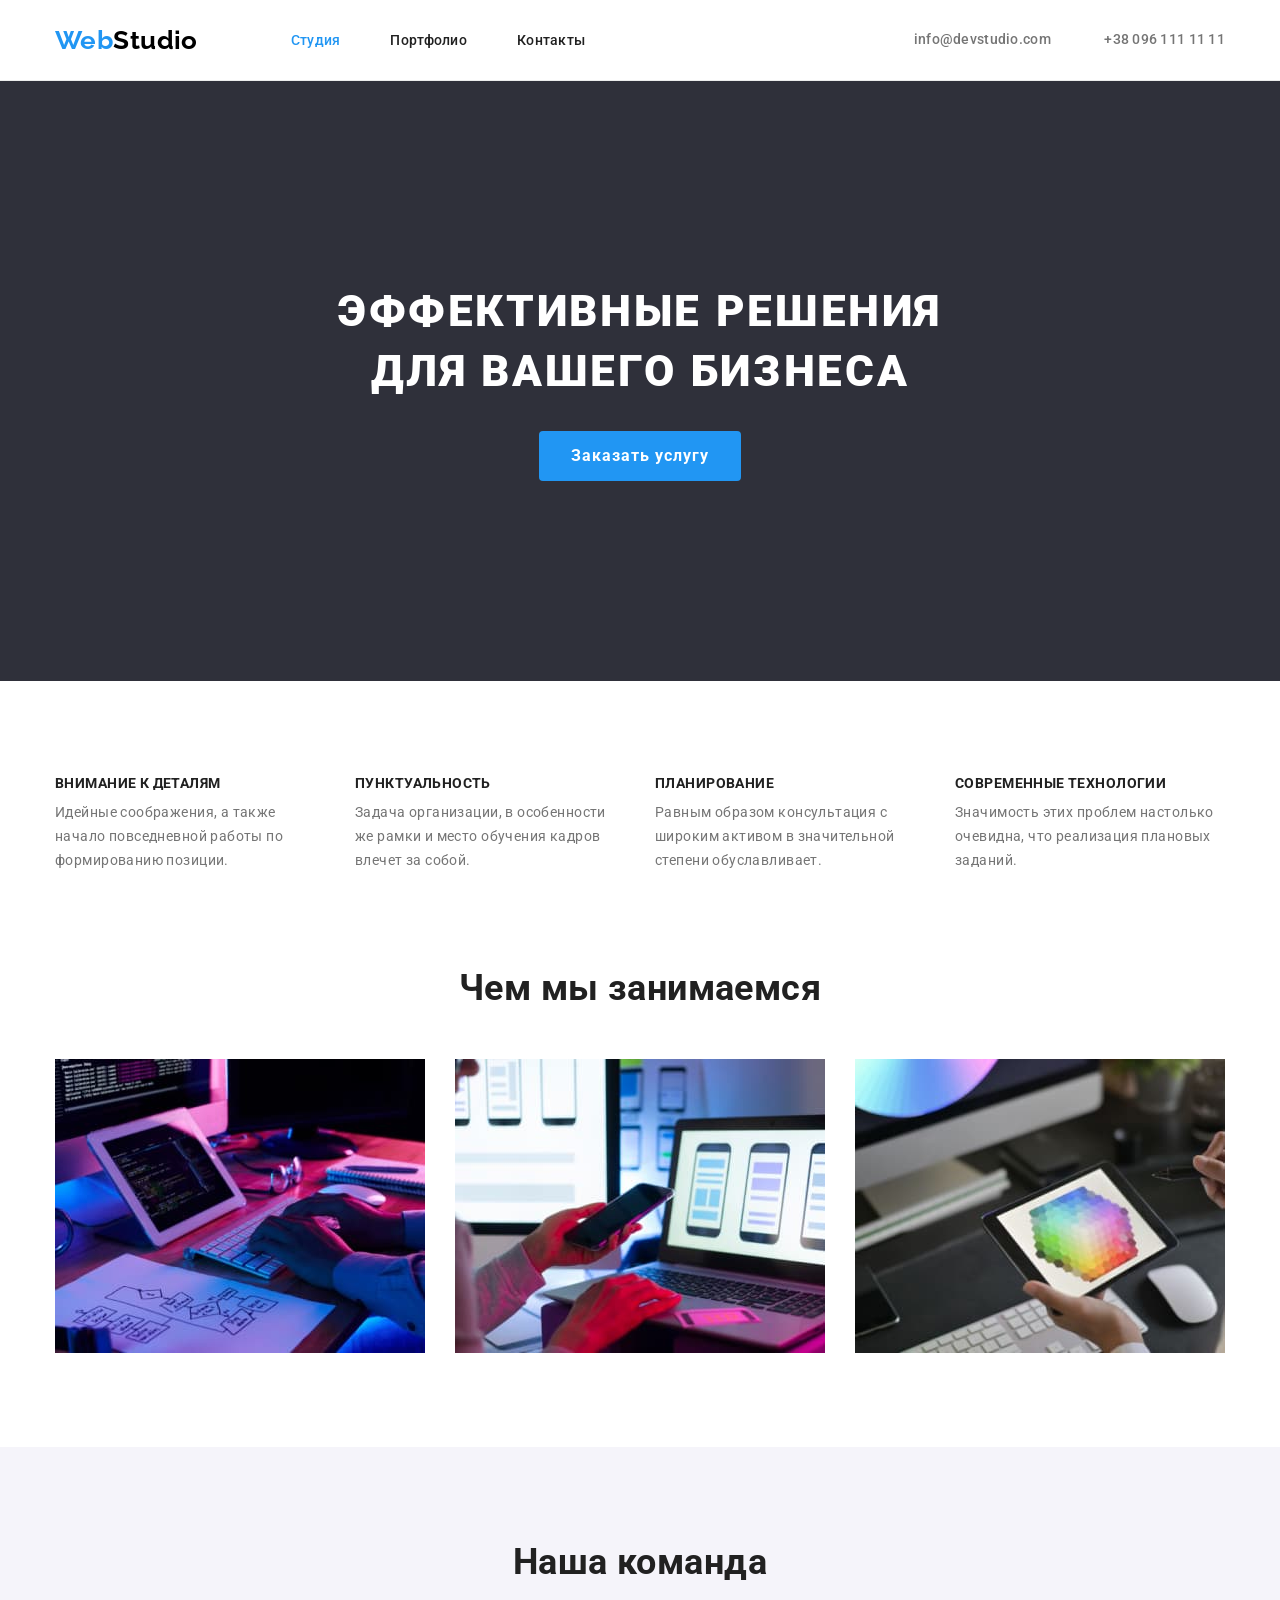
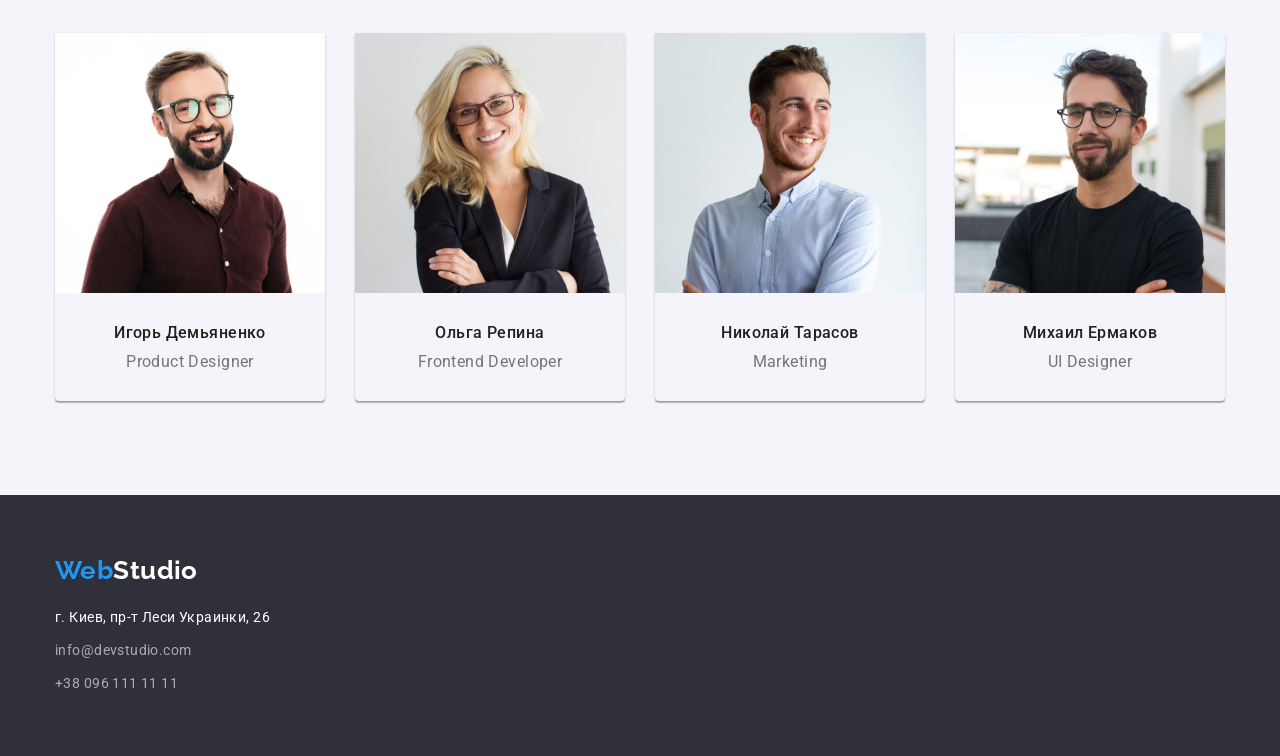
==== index.html @ e58cd3b8 "Positioned elements on the page" ====
<!DOCTYPE html>
<html lang="ru">
  <head>
    <meta charset="UTF-8" />
    <meta http-equiv="X-UA-Compatible" content="IE=edge" />
    <meta name="viewport" content="width=device-width, initial-scale=1.0" />
    <title>WebStudio</title>
    <link rel="preconnect" href="https://fonts.googleapis.com" />
    <link rel="preconnect" href="https://fonts.gstatic.com" crossorigin />
    <link href="https://fonts.googleapis.com/css2?family=Roboto:wght@400;500;700;900&display=swap" rel="stylesheet" />
    <link
      rel="stylesheet"
      href="https://cdnjs.cloudflare.com/ajax/libs/modern-normalize/1.1.0/modern-normalize.min.css"
      integrity="sha512-wpPYUAdjBVSE4KJnH1VR1HeZfpl1ub8YT/NKx4PuQ5NmX2tKuGu6U/JRp5y+Y8XG2tV+wKQpNHVUX03MfMFn9Q=="
      crossorigin="anonymous"
      referrerpolicy="no-referrer"
    />
    <link rel="stylesheet" href="./css/styles.css" />
  </head>
  <body>
    <header class="header">
      <div class="container header-container">
        <nav class="nav">
          <a href="./index.html" class="logo"> <span class="logo-accent">Web</span>Studio </a>

          <ul class="list menu-list">
            <li class="menu-list-item"><a href="" class="link menu-list-link current">Студия</a></li>
            <li class="menu-list-item"><a href="./portfolio.html" class="link menu-list-link">Портфолио</a></li>
            <li class="menu-list-item"><a href="" class="link menu-list-link">Контакты</a></li>
          </ul>
        </nav>

        <div class="auth">
          <a href="mailto:info@devstudio.com" class="link auth-link">info@devstudio.com</a>
          <a href="tel:+380961111111" class="link auth-link">+38 096 111 11 11</a>
        </div>
      </div>
    </header>

    <main>
      <section class="hero">
        <div class="container">
          <div class="hero-content">
            <h1 class="hero-title">Эффективные решения для вашего бизнеса</h1>
            <button type="button" class="btn btn-hero">Заказать услугу</button>
          </div>
        </div>
      </section>

      <section class="section">
        <div class="container">
          <h2 class="section-title vusually-hidden">Наши преимущества</h2>

          <ul class="list advantages-list">
            <li class="advantages-list-item">
              <h3 class="advantages-list-title">Внимание к деталям</h3>
              <p>Идейные соображения, а также начало повседневной работы по формированию позиции.</p>
            </li>
            <li class="advantages-list-item">
              <h3 class="advantages-list-title">Пунктуальность</h3>
              <p>Задача организации, в особенности же рамки и место обучения кадров влечет за собой.</p>
            </li>
            <li class="advantages-list-item">
              <h3 class="advantages-list-title">Планирование</h3>
              <p>Равным образом консультация с широким активом в значительной степени обуславливает.</p>
            </li>
            <li class="advantages-list-item">
              <h3 class="advantages-list-title">Современные технологии</h3>
              <p>Значимость этих проблем настолько очевидна, что реализация плановых заданий.</p>
            </li>
          </ul>
        </div>
      </section>

      <section class="section no-top-padding">
        <div class="container">
          <h2 class="section-title">Чем мы занимаемся</h2>

          <ul class="list features-list">
            <li class="features-list-item">
              <img src="./img/about/img1.jpg" alt="Десктопные приложения" width="370" height="294" />
            </li>
            <li class="features-list-item">
              <img src="./img/about/img2.jpg" alt="Мобильные приложения" width="370" height="294" />
            </li>
            <li class="features-list-item">
              <img src="./img/about/img3.jpg" alt="Дизайнерские решения" width="370" height="294" />
            </li>
          </ul>
        </div>
      </section>

      <section class="section team-section">
        <div class="container">
          <h2 class="section-title">Наша команда</h2>

          <ul class="list team-list">
            <li class="team-list-item">
              <img src="./img/team/img1.jpg" alt="Игорь Демьяненко" width="270" height="260" />
              <div class="team-list-info">
                <h3 class="team-list-title">Игорь Демьяненко</h3>
                <p lang="en" class="team-list-position">Product Designer</p>
              </div>
            </li>
            <li class="team-list-item">
              <img src="./img/team/img2.jpg" alt="Ольга Репина" width="270" height="260" />
              <div class="team-list-info">
                <h3 class="team-list-title">Ольга Репина</h3>
                <p lang="en" class="team-list-position">Frontend Developer</p>
              </div>
            </li>
            <li class="team-list-item">
              <img src="./img/team/img3.jpg" alt="Николай Тарасов" width="270" height="260" />
              <div class="team-list-info">
                <h3 class="team-list-title">Николай Тарасов</h3>
                <p lang="en" class="team-list-position">Marketing</p>
              </div>
            </li>
            <li class="team-list-item">
              <img src="./img/team/img4.jpg" alt="Михаил Ермаков" width="270" height="260" />
              <div class="team-list-info">
                <h3 class="team-list-title">Михаил Ермаков</h3>
                <p lang="en" class="team-list-position">UI Designer</p>
              </div>
            </li>
          </ul>
        </div>
      </section>
    </main>

    <footer class="footer">
      <div class="container">
        <a href="./index.html" class="logo"> <span class="logo-accent">Web</span>Studio </a>

        <address class="address">
          <ul class="list address-list">
            <li class="address-list-item">
              <a
                href="https://goo.gl/maps/CX2gi69ugpHJVUcX7"
                target="_blank"
                rel="noopener noreferrer"
                class="link address-list-link address-link"
                >г. Киев, пр-т Леси Украинки, 26</a
              >
            </li>
            <li class="address-list-item">
              <a href="mailto:info@devstudio.com" class="link address-list-link">info@devstudio.com</a>
            </li>
            <li class="address-list-item">
              <a href="tel:+380961111111" class="link address-list-link">+38 096 111 11 11</a>
            </li>
          </ul>
        </address>
      </div>
    </footer>
  </body>
</html>
---- css/styles.css ----
/* raleway-700 - latin */
@font-face {
  font-family: 'Raleway';
  font-style: normal;
  font-weight: 700;
  src: url('../fonts/raleway-v22-latin-700.eot'); /* IE9 Compat Modes */
  src: local(''), url('../fonts/raleway-v22-latin-700.eot?#iefix') format('embedded-opentype'),
    /* IE6-IE8 */ url('../fonts/raleway-v22-latin-700.woff2') format('woff2'),
    /* Super Modern Browsers */ url('../fonts/raleway-v22-latin-700.woff') format('woff'),
    /* Modern Browsers */ url('../fonts/raleway-v22-latin-700.ttf') format('truetype'),
    /* Safari, Android, iOS */ url('../fonts/raleway-v22-latin-700.svg#Raleway') format('svg'); /* Legacy iOS */
}

:root {
  --accent-color: #2196f3;
  --dark-color: #212121;
  --white-color: #ffffff;
  --text-color: #757575;
  --logo-color: #000000;
  --pale-color: rgba(255, 255, 255, 0.6);
  --pale-bg-color: #f5f4fa;
}

body {
  font-family: 'Roboto', sans-serif;
  font-size: 14px;
  line-height: 1.714;
  letter-spacing: 0.03em;
  color: var(--text-color);
}

h1,
h2,
h3,
h4,
h5,
h6,
p {
  margin: 0;
}

img {
  display: block;
  max-width: 100%;
  height: auto;
}

.container {
  width: 1200px;
  margin: 0 auto;
  padding-left: 15px;
  padding-right: 15px;
}

/* utils classes */

.list {
  list-style: none;
  margin: 0;
  padding: 0;
}

.link {
  text-decoration: none;
}

.btn {
  font-size: 16px;
  border: none;
  border-radius: 4px;
  cursor: pointer;
}

.vusually-hidden {
  position: absolute;
  width: 1px;
  height: 1px;
  margin: -1px;
  padding: 0;
  border: 0;

  white-space: nowrap;
  clip-path: inset(100%);
  clip: rect(0 0 0 0);
  overflow: hidden;
}

/* section */
.section {
  padding-top: 94px;
  padding-bottom: 94px;
}

.section.no-top-padding {
  padding-top: 0;
}

.section-title {
  margin-bottom: 50px;
  font-size: 36px;
  line-height: 1.167;
  text-align: center;
  color: var(--dark-color);
}

/* header */
.header {
  border-bottom: 1px solid #ececec;
}

.header-container {
  display: flex;
  align-items: center;
}

.nav {
  display: flex;
  align-items: center;
}

.logo {
  margin-right: 68px;
  font-family: 'Raleway', sans-serif;
  font-weight: 700;
  font-size: 26px;
  line-height: 1.192;
  color: var(--logo-color);
  text-decoration: none;
}

.logo-accent {
  color: var(--accent-color);
}

.menu-list {
  display: flex;
}

.menu-list-link {
  display: block;
  padding: 32px 25px;
  font-weight: 500;
  line-height: 1.143;
  letter-spacing: 0.02em;
  color: var(--dark-color);
}

.menu-list-link:hover,
.menu-list-link:focus {
  color: var(--accent-color);
}

.menu-list-link.current {
  color: var(--accent-color);
}

.auth {
  margin-left: auto;
}

.auth-link {
  font-weight: 500;
  line-height: 1.143;
  letter-spacing: 0.02em;
  color: var(--text-color);
}

.auth-link:not(:last-child) {
  margin-right: 50px;
}

.auth-link:hover,
.auth-link:focus {
  color: var(--accent-color);
}

/* hero */
.hero {
  padding-top: 200px;
  padding-bottom: 200px;
  background: #2f303a;
  /* temporary */
}

.hero-content {
  width: 696px;
  margin: 0 auto;
  text-align: center;
}

.hero-title {
  margin-bottom: 30px;
  font-weight: 900;
  font-size: 44px;
  line-height: 1.364;
  letter-spacing: 0.06em;
  text-transform: uppercase;
  color: var(--white-color);
}

.btn-hero {
  padding: 10px 32px;
  font-family: 'Roboto', sans-serif;
  font-weight: 700;
  line-height: 1.875;
  letter-spacing: 0.06em;
  color: var(--white-color);
  background-color: var(--accent-color);
}

.btn-hero:hover,
.btn-hero:focus {
  color: var(--accent-color);
  background-color: var(--white-color);
}

/* advantages */
.advantages-list {
  display: flex;
  margin-left: -30px;
  margin-top: -30px;
}

.advantages-list-item {
  flex-basis: calc(100% / 4 - 30px);
  margin-left: 30px;
  margin-top: 30px;
}

.advantages-list-title {
  margin-bottom: 10px;
  font-size: 14px;
  line-height: 1.143;
  text-transform: uppercase;
  color: var(--dark-color);
}

/* features */
.features-list {
  display: flex;
  margin-left: -30px;
  margin-top: -30px;
}

.features-list-item {
  flex-basis: calc(100% / 3 - 30px);
  margin-left: 30px;
  margin-top: 30px;
}

/* team */
.team-section {
  background-color: var(--pale-bg-color);
}
.team-list {
  display: flex;
  margin-left: -30px;
  margin-top: -30px;
}

.team-list-item {
  flex-basis: calc(100% / 4 - 30px);
  margin-left: 30px;
  margin-top: 30px;
  box-shadow: 0px 1px 3px rgba(0, 0, 0, 0.12), 0px 1px 1px rgba(0, 0, 0, 0.14), 0px 2px 1px rgba(0, 0, 0, 0.2);
  border-radius: 0px 0px 4px 4px;
}

.team-list-info {
  padding: 30px 59px;
  text-align: center;
}

.team-list-title {
  margin-bottom: 10px;
  font-weight: 500;
  font-size: 16px;
  line-height: 1.188;
  color: var(--dark-color);
}

.team-list-position {
  font-size: 16px;
  line-height: 1.188;
}

/* filter */
.filter-list {
  display: flex;
  justify-content: center;
  margin-bottom: 50px;
}

.filter-list-item:not(:last-child) {
  margin-right: 8px;
}

.btn-filter {
  padding: 6px 22px;
  font-weight: 500;
  line-height: 1.625;
  color: var(--dark-color);
  background-color: var(--pale-bg-color);
}

.btn-filter:hover,
.btn-filter:focus {
  color: var(--white-color);
  background-color: var(--accent-color);
}

/* portfolio */
.portfolio-list {
  display: flex;
  flex-wrap: wrap;
  margin-left: -30px;
  margin-top: -30px;
}

.portfolio-list-item {
  flex-basis: calc(100% / 3 - 30px);
  margin-left: 30px;
  margin-top: 30px;
}

.portfolio-list-info {
  padding: 20px 24px;
  border: 1px solid #eeeeee;
  border-top: none;
}

.portfolio-list-title {
  margin-bottom: 4px;
  font-size: 18px;
  line-height: 2;
  letter-spacing: 0.06em;
  color: var(--dark-color);
}

.portfolio-list-description {
  font-size: 16px;
  line-height: 1.875;
  color: var(--text-color);
}

/* footer */
.footer {
  padding-top: 60px;
  padding-bottom: 60px;
  background-color: #2f303a;
}

.footer .logo {
  display: block;
  margin-bottom: 20px;
  color: var(--white-color);
}

.address {
  font-style: normal;
}

.address-list-item:not(:last-child) {
  margin-bottom: 9px;
}

.address-list-link {
  color: var(--pale-color);
}

.address-list-link:hover,
.address-list-link:focus {
  color: var(--accent-color);
}

.address-link {
  color: var(--white-color);
}
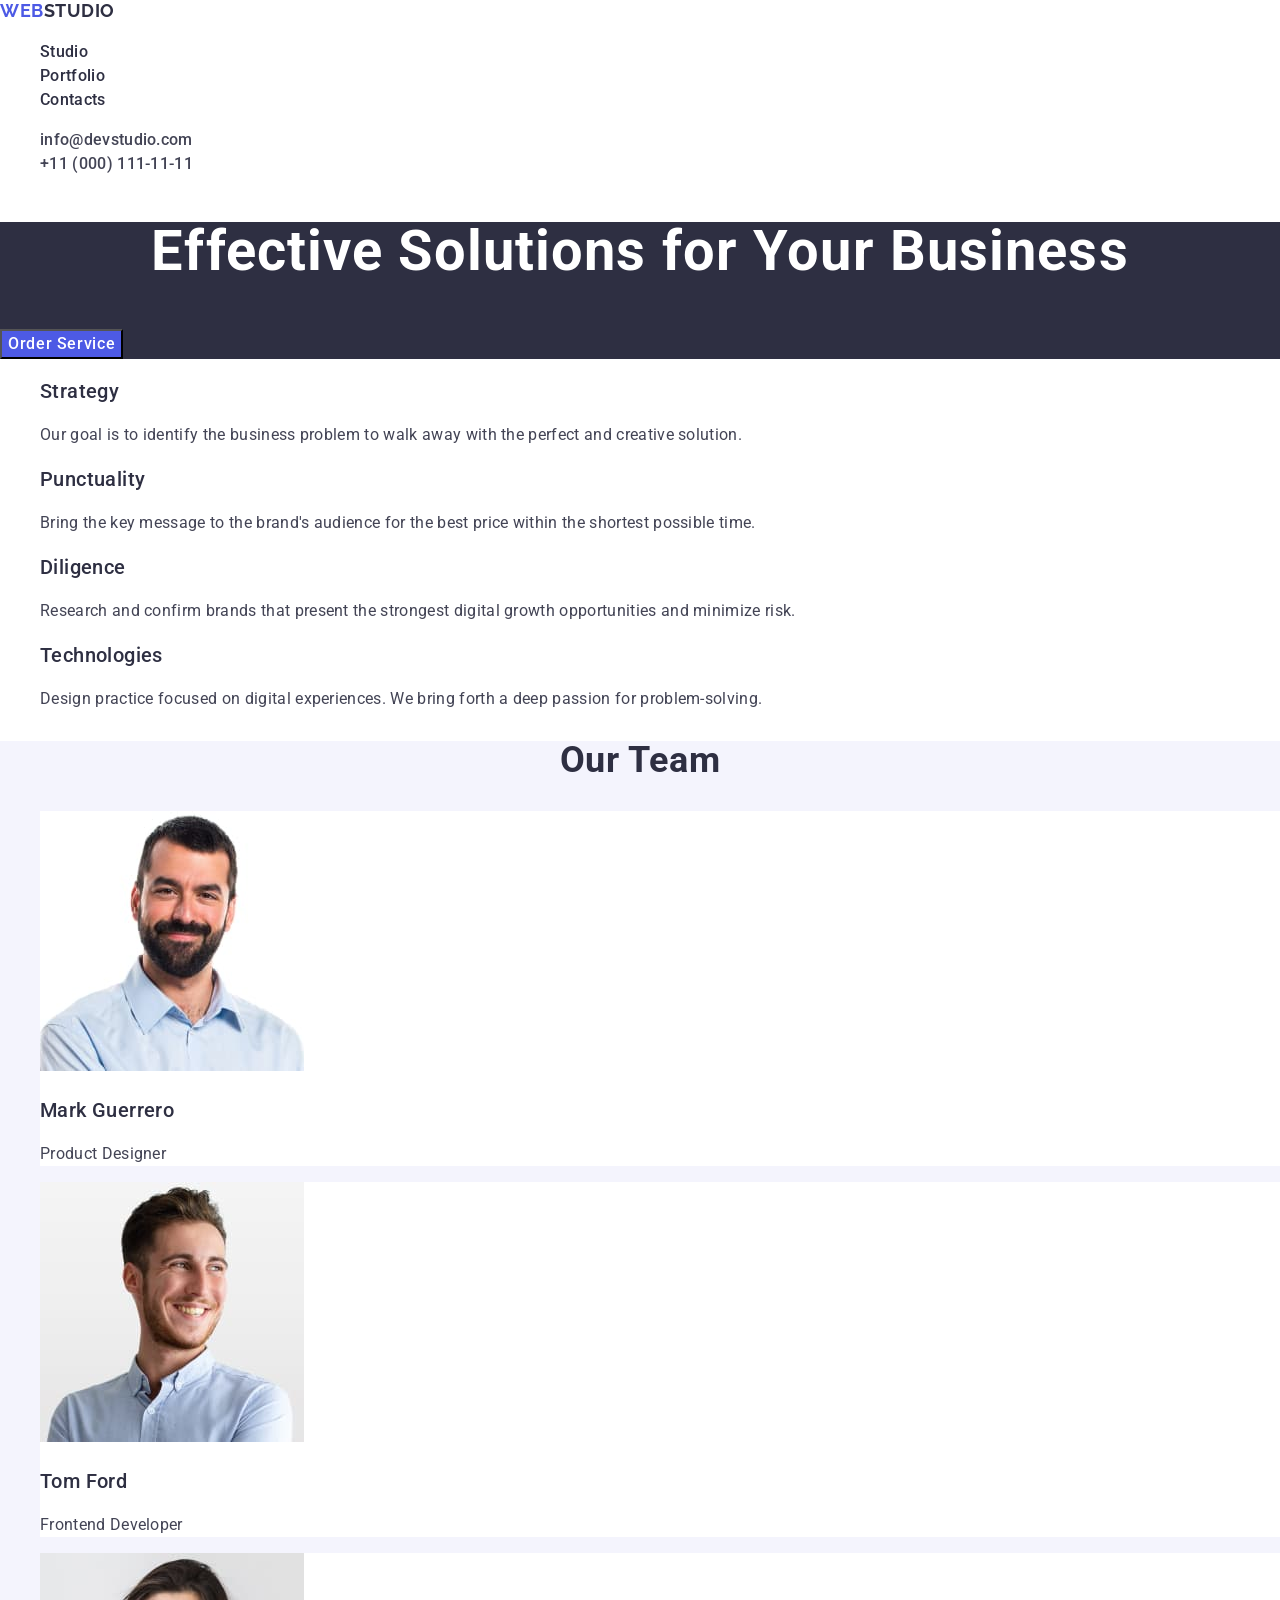
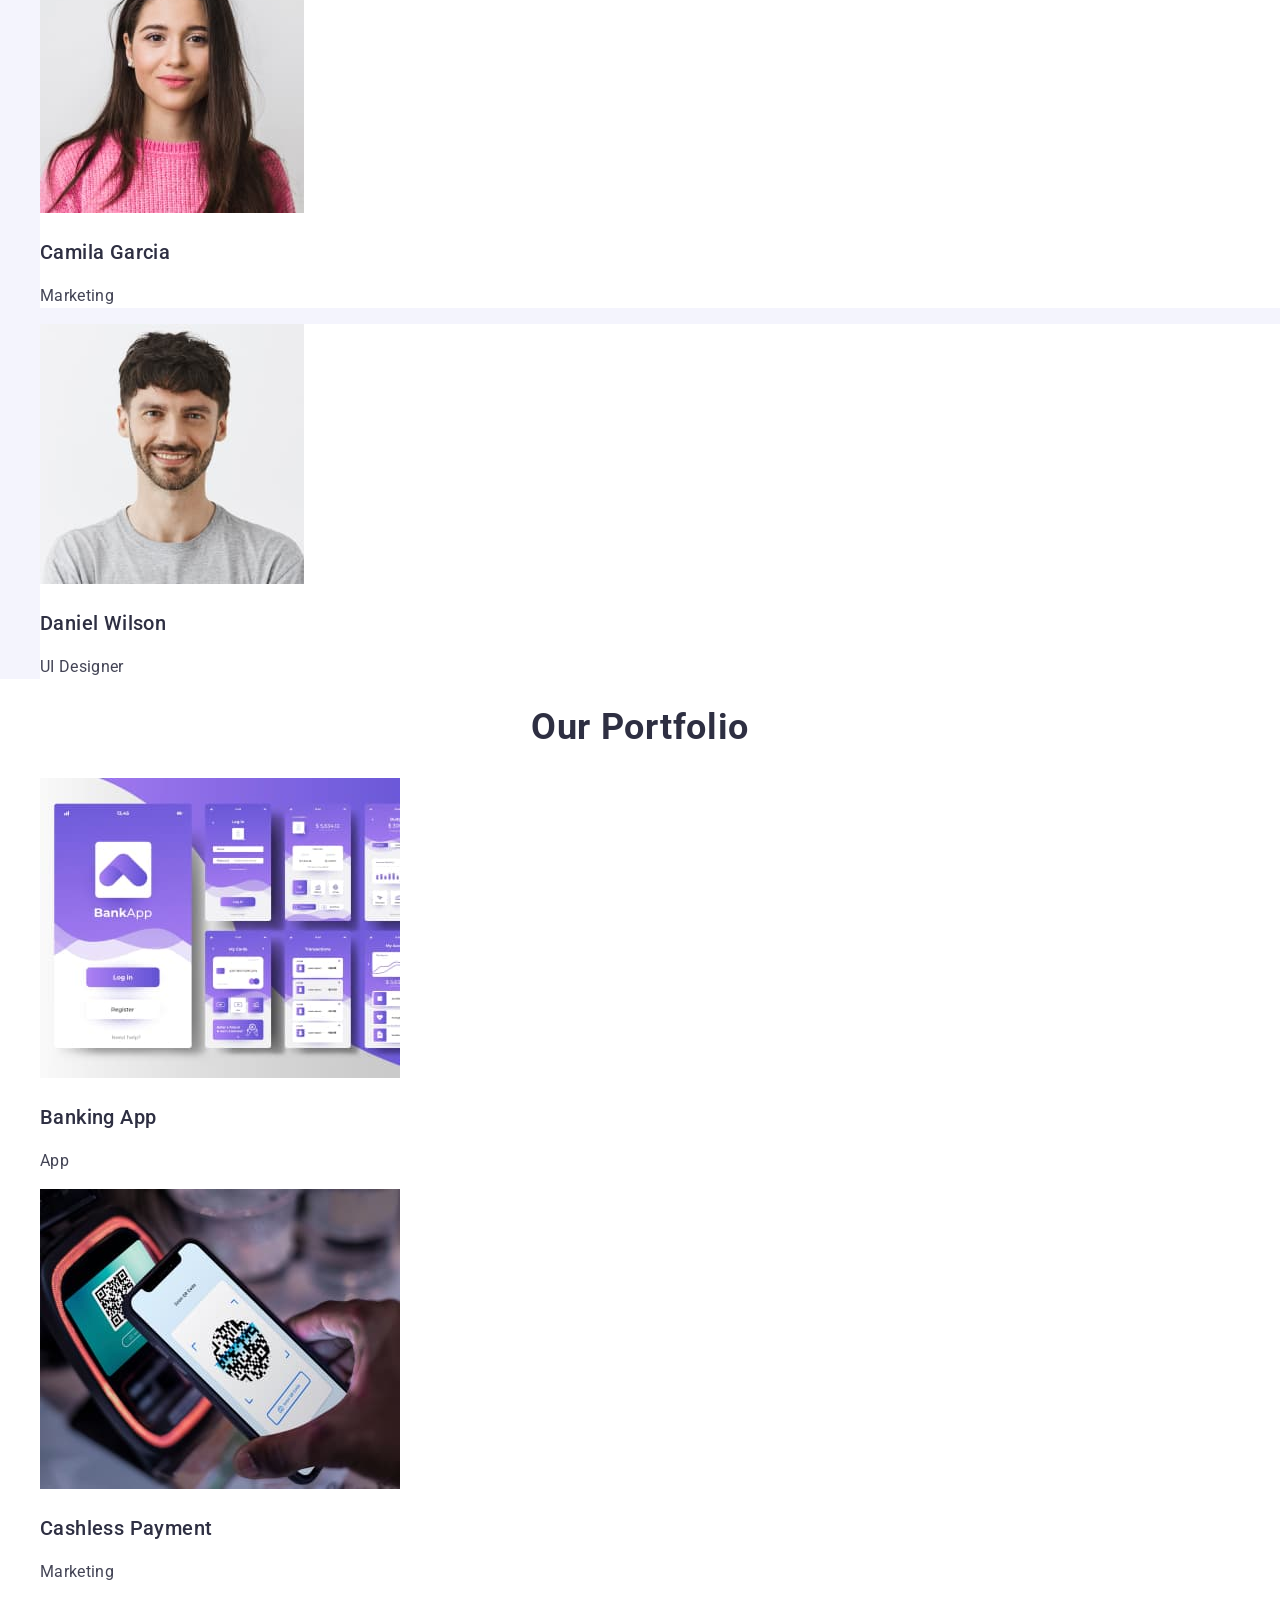
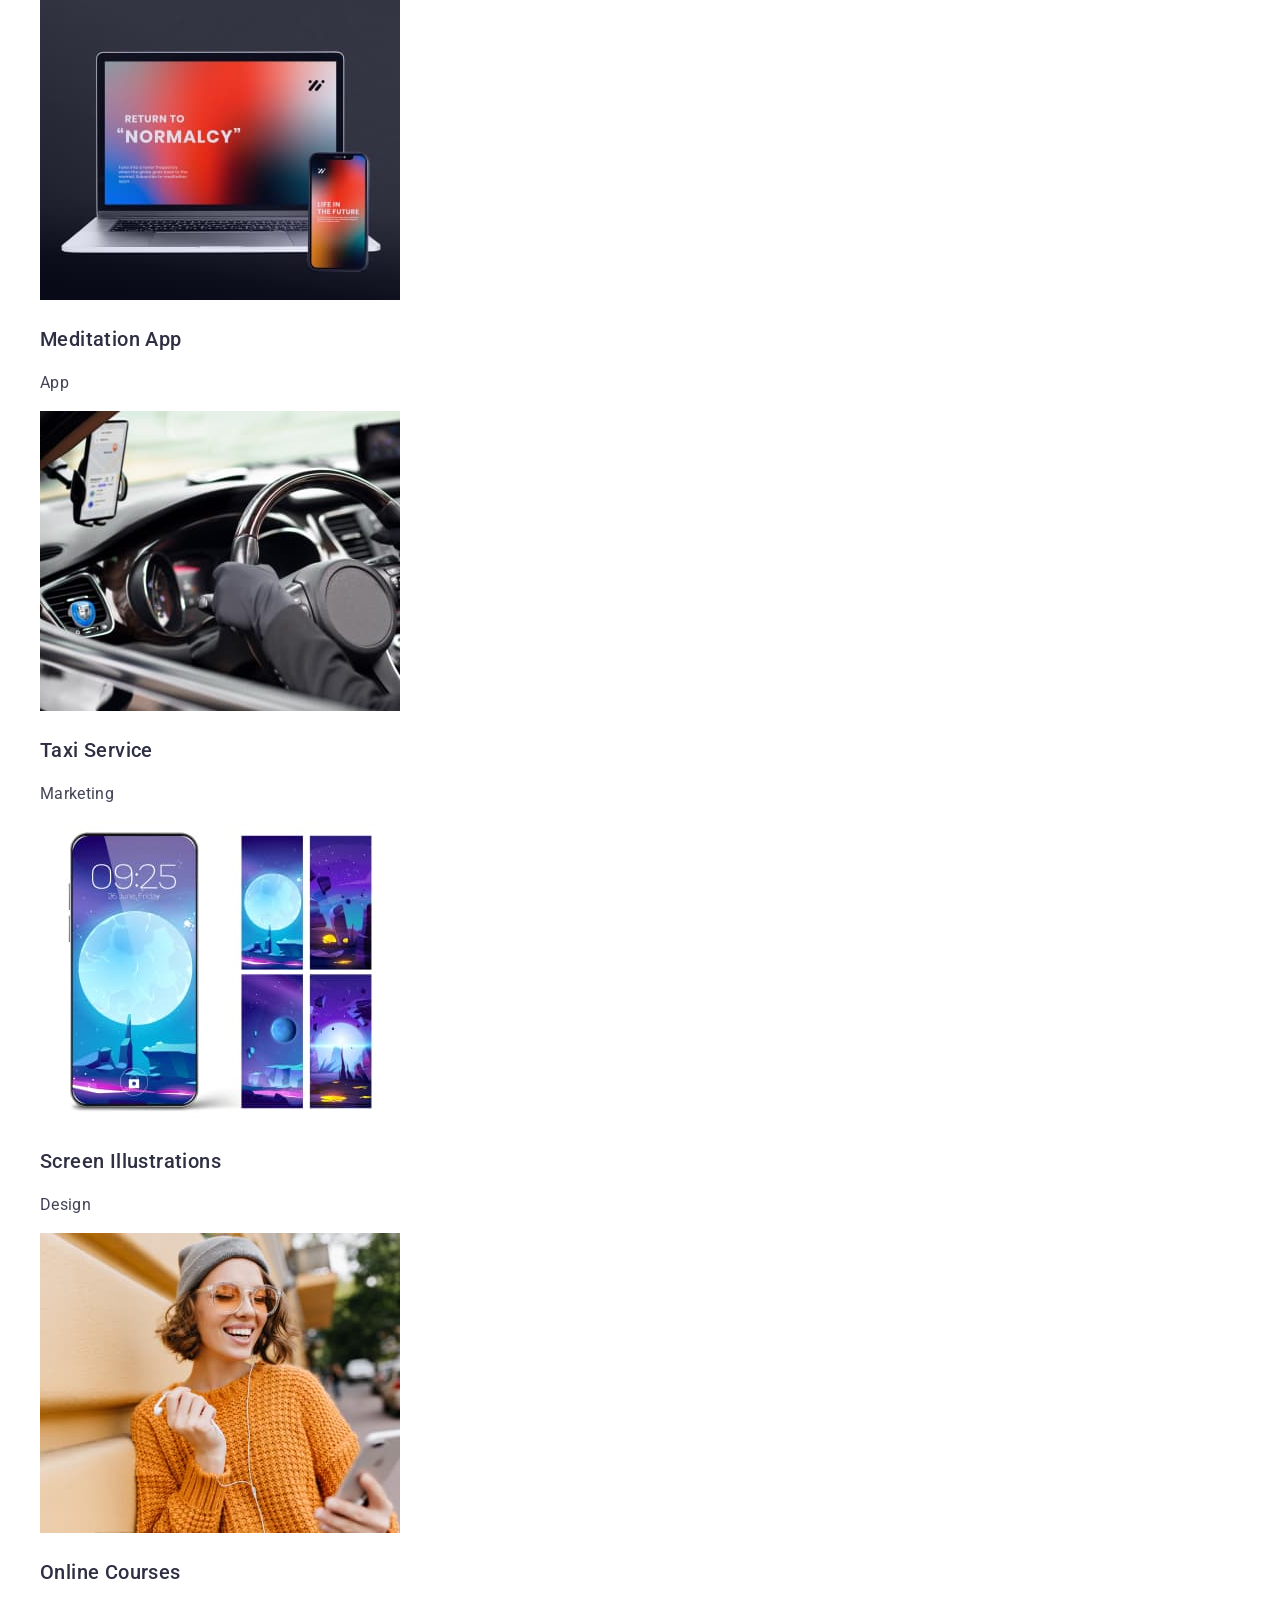
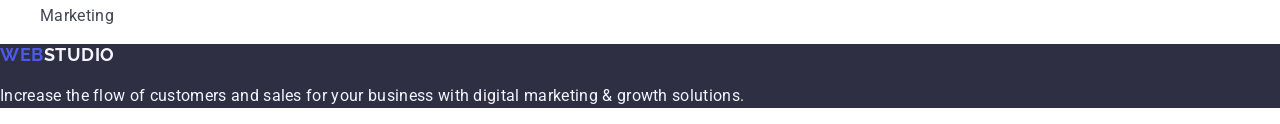
==== commit b187a9a0: "Initial commit" ====
--- a/index.html
+++ b/index.html
@@ -1,17 +1,19 @@
 <!DOCTYPE html>
-<html lang="ru">
+<html lang="en">
   <head>
     <meta charset="UTF-8" />
-    <meta http-equiv="X-UA-Compatible" content="IE=edge" />
     <meta name="viewport" content="width=device-width, initial-scale=1.0" />
     <title>WebStudio</title>
     <link rel="preconnect" href="https://fonts.googleapis.com" />
     <link rel="preconnect" href="https://fonts.gstatic.com" crossorigin />
-    <link href="https://fonts.googleapis.com/css2?family=Roboto:wght@400;500;700;900&display=swap" rel="stylesheet" />
+    <link
+      href="https://fonts.googleapis.com/css2?family=Raleway:wght@700&family=Roboto:wght@100..900&display=swap"
+      rel="stylesheet"
+    />
     <link
       rel="stylesheet"
-      href="https://cdnjs.cloudflare.com/ajax/libs/modern-normalize/1.1.0/modern-normalize.min.css"
-      integrity="sha512-wpPYUAdjBVSE4KJnH1VR1HeZfpl1ub8YT/NKx4PuQ5NmX2tKuGu6U/JRp5y+Y8XG2tV+wKQpNHVUX03MfMFn9Q=="
+      href="https://cdnjs.cloudflare.com/ajax/libs/modern-normalize/3.0.1/modern-normalize.min.css"
+      integrity="sha512-q6WgHqiHlKyOqslT/lgBgodhd03Wp4BEqKeW6nNtlOY4quzyG3VoQKFrieaCeSnuVseNKRGpGeDU3qPmabCANg=="
       crossorigin="anonymous"
       referrerpolicy="no-referrer"
     />
@@ -19,139 +21,139 @@
   </head>
   <body>
     <header class="header">
-      <div class="container header-container">
-        <nav class="nav">
-          <a href="./index.html" class="logo"> <span class="logo-accent">Web</span>Studio </a>
+      <nav class="nav">
+        <a class="link logo" href="./index.html">Web<span class="logo-accent">Studio</span></a>
 
-          <ul class="list menu-list">
-            <li class="menu-list-item"><a href="" class="link menu-list-link current">Студия</a></li>
-            <li class="menu-list-item"><a href="./portfolio.html" class="link menu-list-link">Портфолио</a></li>
-            <li class="menu-list-item"><a href="" class="link menu-list-link">Контакты</a></li>
-          </ul>
-        </nav>
+        <ul class="list menu-list">
+          <li class="menu-list-item"><a class="link menu-list-link" href="./index.html">Studio</a></li>
+          <li class="menu-list-item"><a class="link menu-list-link" href="">Portfolio</a></li>
+          <li class="menu-list-item"><a class="link menu-list-link" href="">Contacts</a></li>
+        </ul>
+      </nav>
 
-        <div class="auth">
-          <a href="mailto:info@devstudio.com" class="link auth-link">info@devstudio.com</a>
-          <a href="tel:+380961111111" class="link auth-link">+38 096 111 11 11</a>
-        </div>
-      </div>
+      <address class="address">
+        <ul class="list address-list">
+          <li class="address-list-item">
+            <a class="link address-list-link" href="mailto:info@devstudio.com">info@devstudio.com</a>
+          </li>
+          <li class="address-list-item">
+            <a class="link address-list-link" href="tel:+110001111111">+11 (000) 111-11-11</a>
+          </li>
+        </ul>
+      </address>
     </header>
 
     <main>
-      <section class="hero">
-        <div class="container">
-          <div class="hero-content">
-            <h1 class="hero-title">Эффективные решения для вашего бизнеса</h1>
-            <button type="button" class="btn btn-hero">Заказать услугу</button>
-          </div>
-        </div>
+      <section class="section hero">
+        <h1 class="hero-title">Effective Solutions for Your Business</h1>
+        <button class="btn" type="button">Order Service</button>
       </section>
 
       <section class="section">
-        <div class="container">
-          <h2 class="section-title vusually-hidden">Наши преимущества</h2>
+        <h2 class="section-title" hidden>Our benefits</h2>
 
-          <ul class="list advantages-list">
-            <li class="advantages-list-item">
-              <h3 class="advantages-list-title">Внимание к деталям</h3>
-              <p>Идейные соображения, а также начало повседневной работы по формированию позиции.</p>
-            </li>
-            <li class="advantages-list-item">
-              <h3 class="advantages-list-title">Пунктуальность</h3>
-              <p>Задача организации, в особенности же рамки и место обучения кадров влечет за собой.</p>
-            </li>
-            <li class="advantages-list-item">
-              <h3 class="advantages-list-title">Планирование</h3>
-              <p>Равным образом консультация с широким активом в значительной степени обуславливает.</p>
-            </li>
-            <li class="advantages-list-item">
-              <h3 class="advantages-list-title">Современные технологии</h3>
-              <p>Значимость этих проблем настолько очевидна, что реализация плановых заданий.</p>
-            </li>
-          </ul>
-        </div>
+        <ul class="list benefits-list">
+          <li class="benefits-list-item">
+            <h3 class="benefits-list-title">Strategy</h3>
+            <p class="benefits-list-text">
+              Our goal is to identify the business problem to walk away with the perfect and creative solution.
+            </p>
+          </li>
+          <li class="benefits-list-item">
+            <h3 class="benefits-list-title">Punctuality</h3>
+            <p class="benefits-list-text">
+              Bring the key message to the brand's audience for the best price within the shortest possible time.
+            </p>
+          </li>
+          <li class="benefits-list-item">
+            <h3 class="benefits-list-title">Diligence</h3>
+            <p class="benefits-list-text">
+              Research and confirm brands that present the strongest digital growth opportunities and minimize risk.
+            </p>
+          </li>
+          <li class="benefits-list-item">
+            <h3 class="benefits-list-title">Technologies</h3>
+            <p class="benefits-list-text">
+              Design practice focused on digital experiences. We bring forth a deep passion for problem-solving.
+            </p>
+          </li>
+        </ul>
       </section>
 
-      <section class="section no-top-padding">
-        <div class="container">
-          <h2 class="section-title">Чем мы занимаемся</h2>
+      <section class="section team">
+        <h2 class="section-title">Our Team</h2>
 
-          <ul class="list features-list">
-            <li class="features-list-item">
-              <img src="./img/about/img1.jpg" alt="Десктопные приложения" width="370" height="294" />
-            </li>
-            <li class="features-list-item">
-              <img src="./img/about/img2.jpg" alt="Мобильные приложения" width="370" height="294" />
-            </li>
-            <li class="features-list-item">
-              <img src="./img/about/img3.jpg" alt="Дизайнерские решения" width="370" height="294" />
-            </li>
-          </ul>
-        </div>
+        <ul class="list team-list">
+          <li class="team-list-item">
+            <img src="./images/team/img1.jpg" alt="Mark Guerrero" width="264" height="260" />
+
+            <h3 class="team-list-title">Mark Guerrero</h3>
+            <p class="team-list-text">Product Designer</p>
+          </li>
+          <li class="team-list-item">
+            <img src="./images/team/img2.jpg" alt="Tom Ford" width="264" height="260" />
+
+            <h3 class="team-list-title">Tom Ford</h3>
+            <p class="team-list-text">Frontend Developer</p>
+          </li>
+          <li class="team-list-item">
+            <img src="./images/team/img3.jpg" alt="Camila Garcia" width="264" height="260" />
+
+            <h3 class="team-list-title">Camila Garcia</h3>
+            <p class="team-list-text">Marketing</p>
+          </li>
+          <li class="team-list-item">
+            <img src="./images/team/img4.jpg" alt="Daniel Wilson" width="264" height="260" />
+
+            <h3 class="team-list-title">Daniel Wilson</h3>
+            <p class="team-list-text">UI Designer</p>
+          </li>
+        </ul>
       </section>
 
-      <section class="section team-section">
-        <div class="container">
-          <h2 class="section-title">Наша команда</h2>
+      <section class="section">
+        <h2 class="section-title">Our Portfolio</h2>
 
-          <ul class="list team-list">
-            <li class="team-list-item">
-              <img src="./img/team/img1.jpg" alt="Игорь Демьяненко" width="270" height="260" />
-              <div class="team-list-info">
-                <h3 class="team-list-title">Игорь Демьяненко</h3>
-                <p lang="en" class="team-list-position">Product Designer</p>
-              </div>
-            </li>
-            <li class="team-list-item">
-              <img src="./img/team/img2.jpg" alt="Ольга Репина" width="270" height="260" />
-              <div class="team-list-info">
-                <h3 class="team-list-title">Ольга Репина</h3>
-                <p lang="en" class="team-list-position">Frontend Developer</p>
-              </div>
-            </li>
-            <li class="team-list-item">
-              <img src="./img/team/img3.jpg" alt="Николай Тарасов" width="270" height="260" />
-              <div class="team-list-info">
-                <h3 class="team-list-title">Николай Тарасов</h3>
-                <p lang="en" class="team-list-position">Marketing</p>
-              </div>
-            </li>
-            <li class="team-list-item">
-              <img src="./img/team/img4.jpg" alt="Михаил Ермаков" width="270" height="260" />
-              <div class="team-list-info">
-                <h3 class="team-list-title">Михаил Ермаков</h3>
-                <p lang="en" class="team-list-position">UI Designer</p>
-              </div>
-            </li>
-          </ul>
-        </div>
+        <ul class="list portfolio-list">
+          <li class="portfolio-list-item">
+            <img src="./images/portfolio/img1.jpg" alt="Banking App" width="360" height="300" />
+            <h3 class="portfolio-list-title">Banking App</h3>
+            <p class="portfolio-list-text">App</p>
+          </li>
+          <li class="portfolio-list-item">
+            <img src="./images/portfolio/img2.jpg" alt="Cashless Payment" width="360" height="300" />
+            <h3 class="portfolio-list-title">Cashless Payment</h3>
+            <p class="portfolio-list-text">Marketing</p>
+          </li>
+          <li class="portfolio-list-item">
+            <img src="./images/portfolio/img3.jpg" alt="Meditation App" width="360" height="300" />
+            <h3 class="portfolio-list-title">Meditation App</h3>
+            <p class="portfolio-list-text">App</p>
+          </li>
+          <li class="portfolio-list-item">
+            <img src="./images/portfolio/img4.jpg" alt="Taxi Service" width="360" height="300" />
+            <h3 class="portfolio-list-title">Taxi Service</h3>
+            <p class="portfolio-list-text">Marketing</p>
+          </li>
+          <li class="portfolio-list-item">
+            <img src="./images/portfolio/img5.jpg" alt="Screen Illustrations" width="360" height="300" />
+            <h3 class="portfolio-list-title">Screen Illustrations</h3>
+            <p class="portfolio-list-text">Design</p>
+          </li>
+          <li class="portfolio-list-item">
+            <img src="./images/portfolio/img6.jpg" alt="Online Courses" width="360" height="300" />
+            <h3 class="portfolio-list-title">Online Courses</h3>
+            <p class="portfolio-list-text">Marketing</p>
+          </li>
+        </ul>
       </section>
     </main>
 
     <footer class="footer">
-      <div class="container">
-        <a href="./index.html" class="logo"> <span class="logo-accent">Web</span>Studio </a>
-
-        <address class="address">
-          <ul class="list address-list">
-            <li class="address-list-item">
-              <a
-                href="https://goo.gl/maps/CX2gi69ugpHJVUcX7"
-                target="_blank"
-                rel="noopener noreferrer"
-                class="link address-list-link address-link"
-                >г. Киев, пр-т Леси Украинки, 26</a
-              >
-            </li>
-            <li class="address-list-item">
-              <a href="mailto:info@devstudio.com" class="link address-list-link">info@devstudio.com</a>
-            </li>
-            <li class="address-list-item">
-              <a href="tel:+380961111111" class="link address-list-link">+38 096 111 11 11</a>
-            </li>
-          </ul>
-        </address>
-      </div>
+      <a class="link logo" href="./index.html">Web<span class="logo-accent">Studio</span></a>
+      <p class="footer-text">
+        Increase the flow of customers and sales for your business with digital marketing & growth solutions.
+      </p>
     </footer>
   </body>
 </html>
--- a/css/styles.css
+++ b/css/styles.css
@@ -1,63 +1,24 @@
-/* raleway-700 - latin */
-@font-face {
-  font-family: 'Raleway';
-  font-style: normal;
-  font-weight: 700;
-  src: url('../fonts/raleway-v22-latin-700.eot'); /* IE9 Compat Modes */
-  src: local(''), url('../fonts/raleway-v22-latin-700.eot?#iefix') format('embedded-opentype'),
-    /* IE6-IE8 */ url('../fonts/raleway-v22-latin-700.woff2') format('woff2'),
-    /* Super Modern Browsers */ url('../fonts/raleway-v22-latin-700.woff') format('woff'),
-    /* Modern Browsers */ url('../fonts/raleway-v22-latin-700.ttf') format('truetype'),
-    /* Safari, Android, iOS */ url('../fonts/raleway-v22-latin-700.svg#Raleway') format('svg'); /* Legacy iOS */
-}
-
 :root {
-  --accent-color: #2196f3;
-  --dark-color: #212121;
+  --accent-color: #4d5ae5;
+  --text-color: #434455;
+  --dark-color: #2e2f42;
   --white-color: #ffffff;
-  --text-color: #757575;
-  --logo-color: #000000;
-  --pale-color: rgba(255, 255, 255, 0.6);
-  --pale-bg-color: #f5f4fa;
+  --pale-color: #e7e9fc;
+  --pale-bg-color: #f4f4fd;
+  --hover-color: #404bbf;
 }
 
 body {
   font-family: 'Roboto', sans-serif;
-  font-size: 14px;
-  line-height: 1.714;
-  letter-spacing: 0.03em;
+  font-size: 16px;
+  line-height: 1.5;
+  letter-spacing: 0.02em;
+  background-color: var(--white-color);
   color: var(--text-color);
 }
 
-h1,
-h2,
-h3,
-h4,
-h5,
-h6,
-p {
-  margin: 0;
-}
-
-img {
-  display: block;
-  max-width: 100%;
-  height: auto;
-}
-
-.container {
-  width: 1200px;
-  margin: 0 auto;
-  padding-left: 15px;
-  padding-right: 15px;
-}
-
-/* utils classes */
-
 .list {
   list-style: none;
-  margin: 0;
-  padding: 0;
 }
 
 .link {
@@ -65,314 +26,132 @@
 }
 
 .btn {
-  font-size: 16px;
-  border: none;
-  border-radius: 4px;
+  font-weight: 500;
+  line-height: 1.5;
+  letter-spacing: 0.04em;
+  background-color: var(--accent-color);
+  color: var(--white-color);
   cursor: pointer;
 }
 
-.vusually-hidden {
-  position: absolute;
-  width: 1px;
-  height: 1px;
-  margin: -1px;
-  padding: 0;
-  border: 0;
-
-  white-space: nowrap;
-  clip-path: inset(100%);
-  clip: rect(0 0 0 0);
-  overflow: hidden;
+.btn:hover,
+.btn:focus {
+  background-color: var(--hover-color);
 }
 
-/* section */
-.section {
-  padding-top: 94px;
-  padding-bottom: 94px;
+/* ---------------------------- header ----------------------------*/
+
+.logo {
+  font-family: 'Raleway', sans-serif;
+  font-size: 18px;
+  font-weight: 700;
+  line-height: 1.17;
+  letter-spacing: 0.03em;
+
+  color: var(--accent-color);
+  text-transform: uppercase;
 }
 
-.section.no-top-padding {
-  padding-top: 0;
-}
-
-.section-title {
-  margin-bottom: 50px;
-  font-size: 36px;
-  line-height: 1.167;
-  text-align: center;
-  color: var(--dark-color);
-}
-
-/* header */
-.header {
-  border-bottom: 1px solid #ececec;
-}
-
-.header-container {
-  display: flex;
-  align-items: center;
-}
-
-.nav {
-  display: flex;
-  align-items: center;
-}
-
-.logo {
-  margin-right: 68px;
-  font-family: 'Raleway', sans-serif;
-  font-weight: 700;
-  font-size: 26px;
-  line-height: 1.192;
-  color: var(--logo-color);
-  text-decoration: none;
-}
-
-.logo-accent {
-  color: var(--accent-color);
-}
-
-.menu-list {
-  display: flex;
-}
-
-.menu-list-link {
-  display: block;
-  padding: 32px 25px;
-  font-weight: 500;
-  line-height: 1.143;
-  letter-spacing: 0.02em;
+.header .logo-accent {
   color: var(--dark-color);
 }
 
 .menu-list-link:hover,
 .menu-list-link:focus {
-  color: var(--accent-color);
+  color: var(--hover-color);
 }
 
-.menu-list-link.current {
-  color: var(--accent-color);
-}
-
-.auth {
-  margin-left: auto;
-}
-
-.auth-link {
+.menu-list-link {
   font-weight: 500;
-  line-height: 1.143;
-  letter-spacing: 0.02em;
-  color: var(--text-color);
-}
-
-.auth-link:not(:last-child) {
-  margin-right: 50px;
-}
-
-.auth-link:hover,
-.auth-link:focus {
-  color: var(--accent-color);
-}
-
-/* hero */
-.hero {
-  padding-top: 200px;
-  padding-bottom: 200px;
-  background: #2f303a;
-  /* temporary */
-}
-
-.hero-content {
-  width: 696px;
-  margin: 0 auto;
-  text-align: center;
-}
-
-.hero-title {
-  margin-bottom: 30px;
-  font-weight: 900;
-  font-size: 44px;
-  line-height: 1.364;
-  letter-spacing: 0.06em;
-  text-transform: uppercase;
-  color: var(--white-color);
-}
-
-.btn-hero {
-  padding: 10px 32px;
-  font-family: 'Roboto', sans-serif;
-  font-weight: 700;
-  line-height: 1.875;
-  letter-spacing: 0.06em;
-  color: var(--white-color);
-  background-color: var(--accent-color);
-}
-
-.btn-hero:hover,
-.btn-hero:focus {
-  color: var(--accent-color);
-  background-color: var(--white-color);
-}
-
-/* advantages */
-.advantages-list {
-  display: flex;
-  margin-left: -30px;
-  margin-top: -30px;
-}
-
-.advantages-list-item {
-  flex-basis: calc(100% / 4 - 30px);
-  margin-left: 30px;
-  margin-top: 30px;
-}
-
-.advantages-list-title {
-  margin-bottom: 10px;
-  font-size: 14px;
-  line-height: 1.143;
-  text-transform: uppercase;
   color: var(--dark-color);
-}
-
-/* features */
-.features-list {
-  display: flex;
-  margin-left: -30px;
-  margin-top: -30px;
-}
-
-.features-list-item {
-  flex-basis: calc(100% / 3 - 30px);
-  margin-left: 30px;
-  margin-top: 30px;
-}
-
-/* team */
-.team-section {
-  background-color: var(--pale-bg-color);
-}
-.team-list {
-  display: flex;
-  margin-left: -30px;
-  margin-top: -30px;
-}
-
-.team-list-item {
-  flex-basis: calc(100% / 4 - 30px);
-  margin-left: 30px;
-  margin-top: 30px;
-  box-shadow: 0px 1px 3px rgba(0, 0, 0, 0.12), 0px 1px 1px rgba(0, 0, 0, 0.14), 0px 2px 1px rgba(0, 0, 0, 0.2);
-  border-radius: 0px 0px 4px 4px;
-}
-
-.team-list-info {
-  padding: 30px 59px;
-  text-align: center;
-}
-
-.team-list-title {
-  margin-bottom: 10px;
-  font-weight: 500;
-  font-size: 16px;
-  line-height: 1.188;
-  color: var(--dark-color);
-}
-
-.team-list-position {
-  font-size: 16px;
-  line-height: 1.188;
-}
-
-/* filter */
-.filter-list {
-  display: flex;
-  justify-content: center;
-  margin-bottom: 50px;
-}
-
-.filter-list-item:not(:last-child) {
-  margin-right: 8px;
-}
-
-.btn-filter {
-  padding: 6px 22px;
-  font-weight: 500;
-  line-height: 1.625;
-  color: var(--dark-color);
-  background-color: var(--pale-bg-color);
-}
-
-.btn-filter:hover,
-.btn-filter:focus {
-  color: var(--white-color);
-  background-color: var(--accent-color);
-}
-
-/* portfolio */
-.portfolio-list {
-  display: flex;
-  flex-wrap: wrap;
-  margin-left: -30px;
-  margin-top: -30px;
-}
-
-.portfolio-list-item {
-  flex-basis: calc(100% / 3 - 30px);
-  margin-left: 30px;
-  margin-top: 30px;
-}
-
-.portfolio-list-info {
-  padding: 20px 24px;
-  border: 1px solid #eeeeee;
-  border-top: none;
-}
-
-.portfolio-list-title {
-  margin-bottom: 4px;
-  font-size: 18px;
-  line-height: 2;
-  letter-spacing: 0.06em;
-  color: var(--dark-color);
-}
-
-.portfolio-list-description {
-  font-size: 16px;
-  line-height: 1.875;
-  color: var(--text-color);
-}
-
-/* footer */
-.footer {
-  padding-top: 60px;
-  padding-bottom: 60px;
-  background-color: #2f303a;
-}
-
-.footer .logo {
-  display: block;
-  margin-bottom: 20px;
-  color: var(--white-color);
 }
 
 .address {
   font-style: normal;
 }
 
-.address-list-item:not(:last-child) {
-  margin-bottom: 9px;
-}
-
 .address-list-link {
-  color: var(--pale-color);
+  font-weight: 500;
+  color: var(--text-color);
 }
 
 .address-list-link:hover,
 .address-list-link:focus {
-  color: var(--accent-color);
+  color: var(--hover-color);
 }
 
-.address-link {
+/* ---------------------------- hero ----------------------------*/
+
+.hero {
+  background-color: var(--dark-color);
+}
+
+.hero-title {
+  font-size: 56px;
+  line-height: 1.07;
+  letter-spacing: 0.02em;
+  text-align: center;
   color: var(--white-color);
 }
+
+/* ---------------------------- section ----------------------------*/
+
+.section-title {
+  font-size: 36px;
+
+  line-height: 1.11;
+  letter-spacing: 0.02em;
+  text-align: center;
+  text-transform: capitalize;
+  color: var(--dark-color);
+}
+
+/* ---------------------------- benefits ----------------------------*/
+
+.benefits-list-title {
+  font-size: 20px;
+  font-weight: 500;
+  line-height: 1.2;
+  letter-spacing: 0.02em;
+  color: var(--dark-color);
+}
+
+/* ---------------------------- team ----------------------------*/
+.team {
+  background-color: var(--pale-bg-color);
+}
+
+.team-list-item {
+  background-color: var(--white-color);
+}
+
+.team-list-title {
+  font-size: 20px;
+  font-weight: 500;
+  line-height: 1.2;
+  letter-spacing: 0.02em;
+  color: var(--dark-color);
+}
+
+/* ---------------------------- portfolio ----------------------------*/
+.portfolio-list-title {
+  font-size: 20px;
+  font-weight: 500;
+  line-height: 1.2;
+  letter-spacing: 0.02em;
+  color: var(--dark-color);
+}
+
+/* ---------------------------- footer ----------------------------*/
+
+.footer {
+  background-color: var(--dark-color);
+}
+
+.footer .logo-accent {
+  color: var(--pale-bg-color);
+}
+
+.footer-text {
+  color: var(--pale-bg-color);
+}
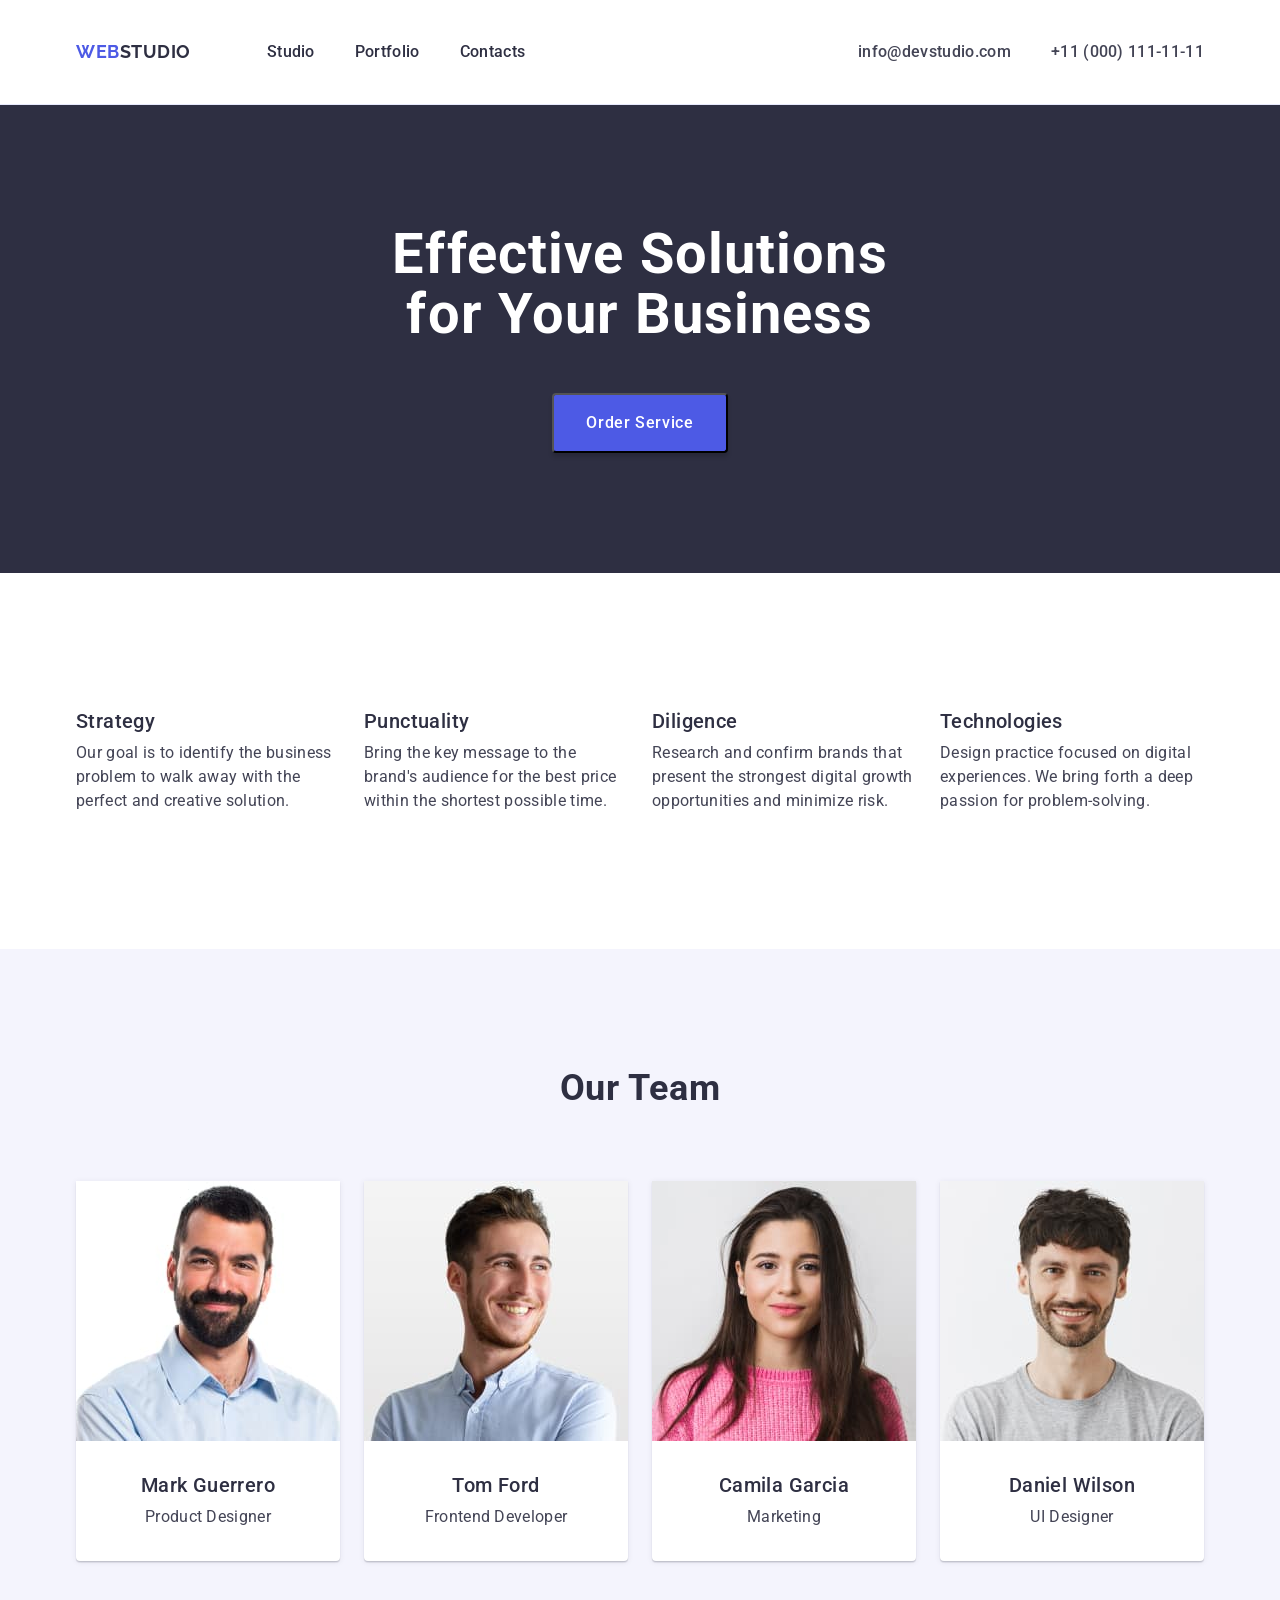
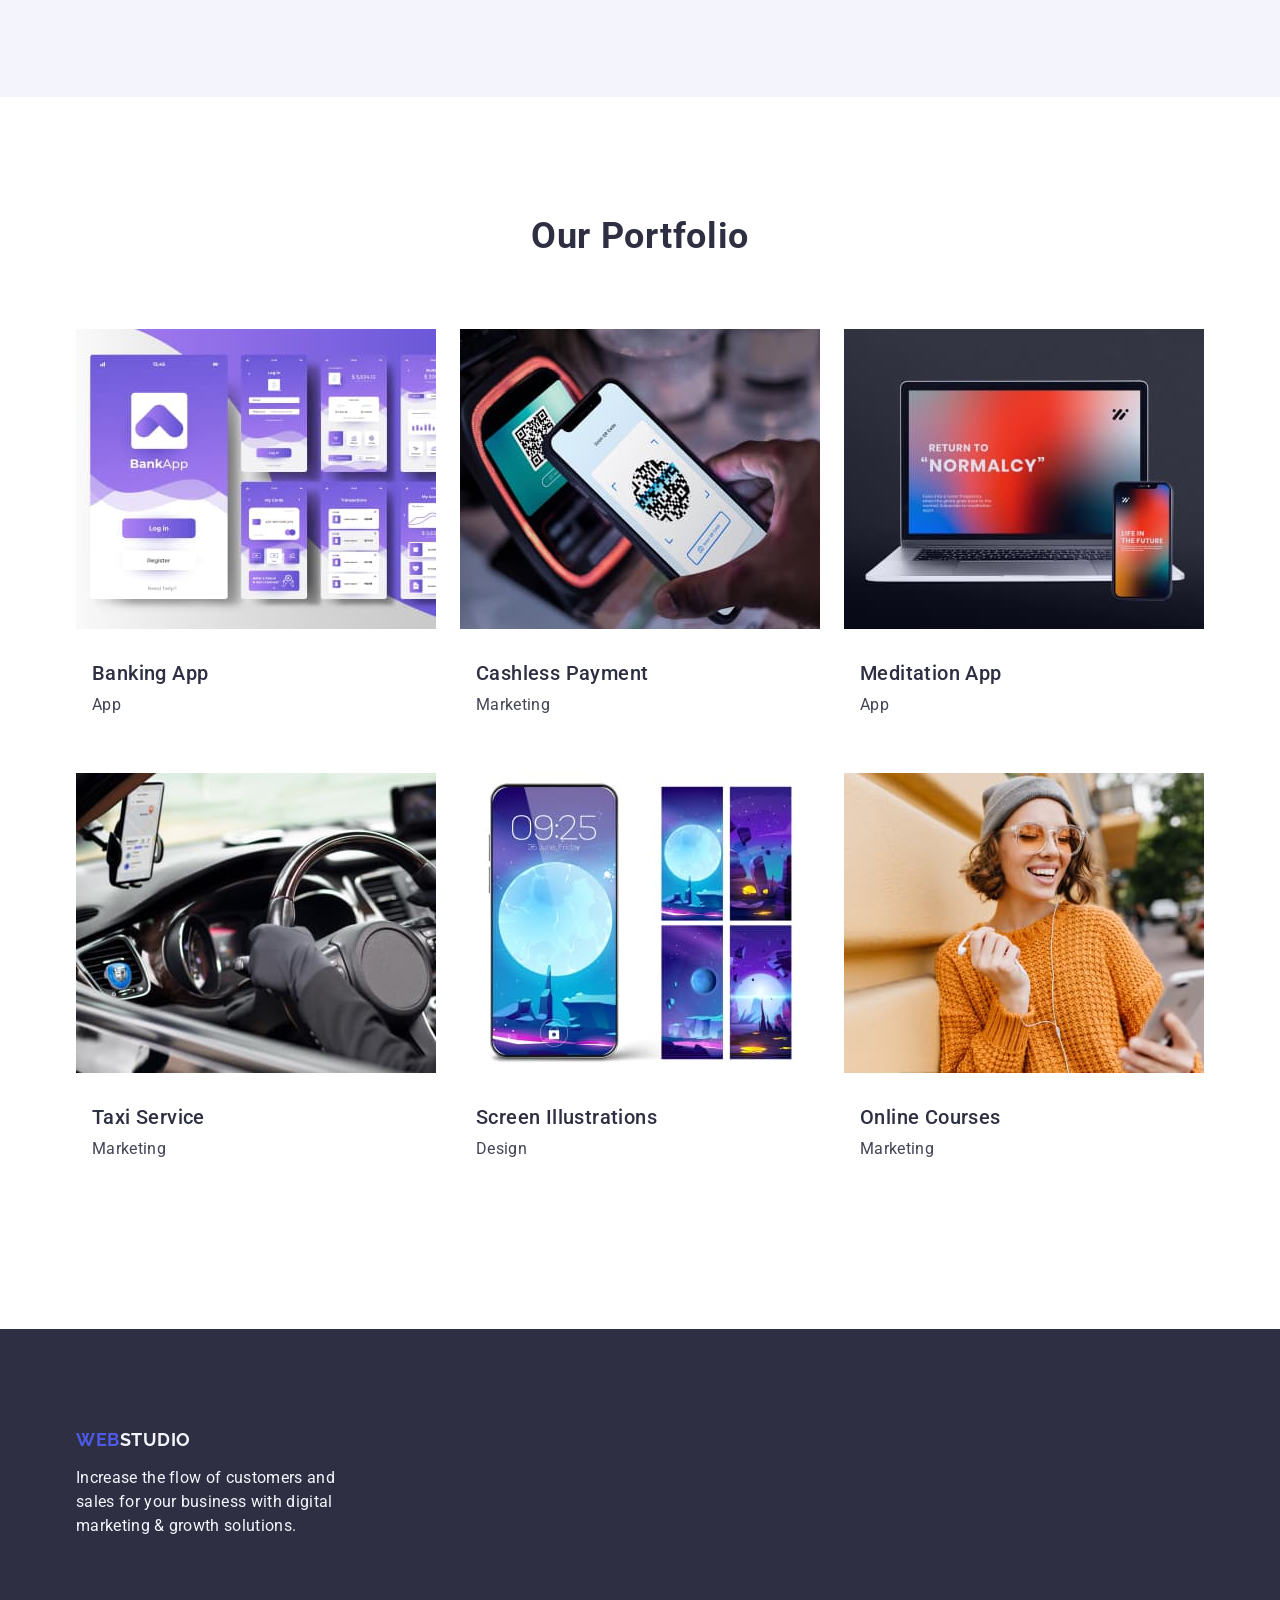
==== commit fe87a5b0: "Add positioning into markup" ====
--- a/index.html
+++ b/index.html
@@ -21,139 +21,173 @@
   </head>
   <body>
     <header class="header">
-      <nav class="nav">
-        <a class="link logo" href="./index.html">Web<span class="logo-accent">Studio</span></a>
+      <div class="container">
+        <nav class="nav">
+          <a class="link logo" href="./index.html">Web<span class="logo-accent">Studio</span></a>
 
-        <ul class="list menu-list">
-          <li class="menu-list-item"><a class="link menu-list-link" href="./index.html">Studio</a></li>
-          <li class="menu-list-item"><a class="link menu-list-link" href="">Portfolio</a></li>
-          <li class="menu-list-item"><a class="link menu-list-link" href="">Contacts</a></li>
-        </ul>
-      </nav>
+          <ul class="list menu-list">
+            <li class="menu-list-item"><a class="link menu-list-link" href="./index.html">Studio</a></li>
+            <li class="menu-list-item"><a class="link menu-list-link" href="">Portfolio</a></li>
+            <li class="menu-list-item"><a class="link menu-list-link" href="">Contacts</a></li>
+          </ul>
+        </nav>
 
-      <address class="address">
-        <ul class="list address-list">
-          <li class="address-list-item">
-            <a class="link address-list-link" href="mailto:info@devstudio.com">info@devstudio.com</a>
-          </li>
-          <li class="address-list-item">
-            <a class="link address-list-link" href="tel:+110001111111">+11 (000) 111-11-11</a>
-          </li>
-        </ul>
-      </address>
+        <address class="address">
+          <ul class="list address-list">
+            <li class="address-list-item">
+              <a class="link address-list-link" href="mailto:info@devstudio.com">info@devstudio.com</a>
+            </li>
+            <li class="address-list-item">
+              <a class="link address-list-link" href="tel:+110001111111">+11 (000) 111-11-11</a>
+            </li>
+          </ul>
+        </address>
+      </div>
     </header>
 
     <main>
       <section class="section hero">
-        <h1 class="hero-title">Effective Solutions for Your Business</h1>
-        <button class="btn" type="button">Order Service</button>
+        <div class="hero-content">
+          <h1 class="hero-title">Effective Solutions for Your Business</h1>
+          <button class="btn" type="button">Order Service</button>
+        </div>
       </section>
 
       <section class="section">
-        <h2 class="section-title" hidden>Our benefits</h2>
+        <div class="container">
+          <h2 class="section-title" hidden>Our benefits</h2>
 
-        <ul class="list benefits-list">
-          <li class="benefits-list-item">
-            <h3 class="benefits-list-title">Strategy</h3>
-            <p class="benefits-list-text">
-              Our goal is to identify the business problem to walk away with the perfect and creative solution.
-            </p>
-          </li>
-          <li class="benefits-list-item">
-            <h3 class="benefits-list-title">Punctuality</h3>
-            <p class="benefits-list-text">
-              Bring the key message to the brand's audience for the best price within the shortest possible time.
-            </p>
-          </li>
-          <li class="benefits-list-item">
-            <h3 class="benefits-list-title">Diligence</h3>
-            <p class="benefits-list-text">
-              Research and confirm brands that present the strongest digital growth opportunities and minimize risk.
-            </p>
-          </li>
-          <li class="benefits-list-item">
-            <h3 class="benefits-list-title">Technologies</h3>
-            <p class="benefits-list-text">
-              Design practice focused on digital experiences. We bring forth a deep passion for problem-solving.
-            </p>
-          </li>
-        </ul>
+          <ul class="list benefits-list">
+            <li class="benefits-list-item">
+              <h3 class="benefits-list-title">Strategy</h3>
+              <p class="benefits-list-text">
+                Our goal is to identify the business problem to walk away with the perfect and creative solution.
+              </p>
+            </li>
+            <li class="benefits-list-item">
+              <h3 class="benefits-list-title">Punctuality</h3>
+              <p class="benefits-list-text">
+                Bring the key message to the brand's audience for the best price within the shortest possible time.
+              </p>
+            </li>
+            <li class="benefits-list-item">
+              <h3 class="benefits-list-title">Diligence</h3>
+              <p class="benefits-list-text">
+                Research and confirm brands that present the strongest digital growth opportunities and minimize risk.
+              </p>
+            </li>
+            <li class="benefits-list-item">
+              <h3 class="benefits-list-title">Technologies</h3>
+              <p class="benefits-list-text">
+                Design practice focused on digital experiences. We bring forth a deep passion for problem-solving.
+              </p>
+            </li>
+          </ul>
+        </div>
       </section>
 
       <section class="section team">
-        <h2 class="section-title">Our Team</h2>
+        <div class="container">
+          <h2 class="section-title">Our Team</h2>
 
-        <ul class="list team-list">
-          <li class="team-list-item">
-            <img src="./images/team/img1.jpg" alt="Mark Guerrero" width="264" height="260" />
+          <ul class="list team-list">
+            <li class="team-list-item">
+              <img src="./images/team/img1.jpg" alt="Mark Guerrero" width="264" height="260" />
 
-            <h3 class="team-list-title">Mark Guerrero</h3>
-            <p class="team-list-text">Product Designer</p>
-          </li>
-          <li class="team-list-item">
-            <img src="./images/team/img2.jpg" alt="Tom Ford" width="264" height="260" />
+              <div class="team-list-content">
+                <h3 class="team-list-title">Mark Guerrero</h3>
+                <p class="team-list-text">Product Designer</p>
+              </div>
+            </li>
+            <li class="team-list-item">
+              <img src="./images/team/img2.jpg" alt="Tom Ford" width="264" height="260" />
 
-            <h3 class="team-list-title">Tom Ford</h3>
-            <p class="team-list-text">Frontend Developer</p>
-          </li>
-          <li class="team-list-item">
-            <img src="./images/team/img3.jpg" alt="Camila Garcia" width="264" height="260" />
+              <div class="team-list-content">
+                <h3 class="team-list-title">Tom Ford</h3>
+                <p class="team-list-text">Frontend Developer</p>
+              </div>
+            </li>
+            <li class="team-list-item">
+              <img src="./images/team/img3.jpg" alt="Camila Garcia" width="264" height="260" />
 
-            <h3 class="team-list-title">Camila Garcia</h3>
-            <p class="team-list-text">Marketing</p>
-          </li>
-          <li class="team-list-item">
-            <img src="./images/team/img4.jpg" alt="Daniel Wilson" width="264" height="260" />
+              <div class="team-list-content">
+                <h3 class="team-list-title">Camila Garcia</h3>
+                <p class="team-list-text">Marketing</p>
+              </div>
+            </li>
+            <li class="team-list-item">
+              <img src="./images/team/img4.jpg" alt="Daniel Wilson" width="264" height="260" />
 
-            <h3 class="team-list-title">Daniel Wilson</h3>
-            <p class="team-list-text">UI Designer</p>
-          </li>
-        </ul>
+              <div class="team-list-content">
+                <h3 class="team-list-title">Daniel Wilson</h3>
+                <p class="team-list-text">UI Designer</p>
+              </div>
+            </li>
+          </ul>
+        </div>
       </section>
 
       <section class="section">
-        <h2 class="section-title">Our Portfolio</h2>
+        <div class="container">
+          <h2 class="section-title">Our Portfolio</h2>
 
-        <ul class="list portfolio-list">
-          <li class="portfolio-list-item">
-            <img src="./images/portfolio/img1.jpg" alt="Banking App" width="360" height="300" />
-            <h3 class="portfolio-list-title">Banking App</h3>
-            <p class="portfolio-list-text">App</p>
-          </li>
-          <li class="portfolio-list-item">
-            <img src="./images/portfolio/img2.jpg" alt="Cashless Payment" width="360" height="300" />
-            <h3 class="portfolio-list-title">Cashless Payment</h3>
-            <p class="portfolio-list-text">Marketing</p>
-          </li>
-          <li class="portfolio-list-item">
-            <img src="./images/portfolio/img3.jpg" alt="Meditation App" width="360" height="300" />
-            <h3 class="portfolio-list-title">Meditation App</h3>
-            <p class="portfolio-list-text">App</p>
-          </li>
-          <li class="portfolio-list-item">
-            <img src="./images/portfolio/img4.jpg" alt="Taxi Service" width="360" height="300" />
-            <h3 class="portfolio-list-title">Taxi Service</h3>
-            <p class="portfolio-list-text">Marketing</p>
-          </li>
-          <li class="portfolio-list-item">
-            <img src="./images/portfolio/img5.jpg" alt="Screen Illustrations" width="360" height="300" />
-            <h3 class="portfolio-list-title">Screen Illustrations</h3>
-            <p class="portfolio-list-text">Design</p>
-          </li>
-          <li class="portfolio-list-item">
-            <img src="./images/portfolio/img6.jpg" alt="Online Courses" width="360" height="300" />
-            <h3 class="portfolio-list-title">Online Courses</h3>
-            <p class="portfolio-list-text">Marketing</p>
-          </li>
-        </ul>
+          <ul class="list portfolio-list">
+            <li class="portfolio-list-item">
+              <img src="./images/portfolio/img1.jpg" alt="Banking App" width="360" height="300" />
+              <div class="portfolio-list-content">
+                <h3 class="portfolio-list-title">Banking App</h3>
+                <p class="portfolio-list-text">App</p>
+              </div>
+            </li>
+            <li class="portfolio-list-item">
+              <img src="./images/portfolio/img2.jpg" alt="Cashless Payment" width="360" height="300" />
+              <div class="portfolio-list-content">
+                <h3 class="portfolio-list-title">Cashless Payment</h3>
+                <p class="portfolio-list-text">Marketing</p>
+              </div>
+            </li>
+            <li class="portfolio-list-item">
+              <img src="./images/portfolio/img3.jpg" alt="Meditation App" width="360" height="300" />
+              <div class="portfolio-list-content">
+                <h3 class="portfolio-list-title">Meditation App</h3>
+                <p class="portfolio-list-text">App</p>
+              </div>
+            </li>
+            <li class="portfolio-list-item">
+              <img src="./images/portfolio/img4.jpg" alt="Taxi Service" width="360" height="300" />
+              <div class="portfolio-list-content">
+                <h3 class="portfolio-list-title">Taxi Service</h3>
+                <p class="portfolio-list-text">Marketing</p>
+              </div>
+            </li>
+            <li class="portfolio-list-item">
+              <img src="./images/portfolio/img5.jpg" alt="Screen Illustrations" width="360" height="300" />
+              <div class="portfolio-list-content">
+                <h3 class="portfolio-list-title">Screen Illustrations</h3>
+                <p class="portfolio-list-text">Design</p>
+              </div>
+            </li>
+            <li class="portfolio-list-item">
+              <img src="./images/portfolio/img6.jpg" alt="Online Courses" width="360" height="300" />
+              <div class="portfolio-list-content">
+                <h3 class="portfolio-list-title">Online Courses</h3>
+                <p class="portfolio-list-text">Marketing</p>
+              </div>
+            </li>
+          </ul>
+        </div>
       </section>
     </main>
 
     <footer class="footer">
-      <a class="link logo" href="./index.html">Web<span class="logo-accent">Studio</span></a>
-      <p class="footer-text">
-        Increase the flow of customers and sales for your business with digital marketing & growth solutions.
-      </p>
+      <div class="container">
+        <div class="footer-info">
+          <a class="link logo" href="./index.html">Web<span class="logo-accent">Studio</span></a>
+          <p class="footer-text">
+            Increase the flow of customers and sales for your business with digital marketing & growth solutions.
+          </p>
+        </div>
+      </div>
     </footer>
   </body>
 </html>
--- a/css/styles.css
+++ b/css/styles.css
@@ -17,8 +17,26 @@
   color: var(--text-color);
 }
 
+h1,
+h2,
+h3,
+h4,
+h5,
+h6,
+p {
+  margin-top: 0;
+  margin-bottom: 0;
+}
+
+img {
+  display: block;
+  max-width: 100%;
+  height: auto;
+}
+
 .list {
   list-style: none;
+  padding: 0;
 }
 
 .link {
@@ -26,6 +44,15 @@
 }
 
 .btn {
+  display: block;
+  margin-left: auto;
+  margin-right: auto;
+
+  border-radius: 4px;
+  padding: 16px 32px;
+  box-shadow: 0 4px 4px 0 rgba(0, 0, 0, 0.15);
+  background: var(--accent-color);
+
   font-weight: 500;
   line-height: 1.5;
   letter-spacing: 0.04em;
@@ -39,7 +66,31 @@
   background-color: var(--hover-color);
 }
 
+.container {
+  width: 1158px;
+  margin-left: auto;
+  margin-right: auto;
+  padding-left: 15px;
+  padding-right: 15px;
+}
+
 /* ---------------------------- header ----------------------------*/
+
+.header {
+  padding-top: 24px;
+  padding-bottom: 24px;
+
+  border-bottom: 1px solid var(--pale-color);
+}
+
+.header .container {
+  display: flex;
+}
+
+.nav {
+  display: flex;
+  align-items: center;
+}
 
 .logo {
   font-family: 'Raleway', sans-serif;
@@ -56,6 +107,15 @@
   color: var(--dark-color);
 }
 
+.menu-list {
+  display: flex;
+  margin-left: 76px;
+}
+
+.menu-list-item:not(:last-child) {
+  margin-right: 40px;
+}
+
 .menu-list-link:hover,
 .menu-list-link:focus {
   color: var(--hover-color);
@@ -68,6 +128,15 @@
 
 .address {
   font-style: normal;
+  margin-left: auto;
+}
+
+.address-list {
+  display: flex;
+}
+
+.address-list-item:not(:last-child) {
+  margin-right: 40px;
 }
 
 .address-list-link {
@@ -83,10 +152,19 @@
 /* ---------------------------- hero ----------------------------*/
 
 .hero {
+  padding-top: 188px;
+  padding-bottom: 188px;
   background-color: var(--dark-color);
 }
 
+.hero-content {
+  width: 498px;
+  margin-left: auto;
+  margin-right: auto;
+}
+
 .hero-title {
+  margin-bottom: 48px;
   font-size: 56px;
   line-height: 1.07;
   letter-spacing: 0.02em;
@@ -96,9 +174,15 @@
 
 /* ---------------------------- section ----------------------------*/
 
+.section {
+  padding-top: 120px;
+  padding-bottom: 120px;
+}
+
 .section-title {
+  margin-bottom: 72px;
+
   font-size: 36px;
-
   line-height: 1.11;
   letter-spacing: 0.02em;
   text-align: center;
@@ -108,7 +192,18 @@
 
 /* ---------------------------- benefits ----------------------------*/
 
+.benefits-list {
+  display: flex;
+  gap: 24px;
+}
+
+.benefits-list-item {
+  width: 264px;
+  flex-grow: 1;
+}
+
 .benefits-list-title {
+  margin-bottom: 8px;
   font-size: 20px;
   font-weight: 500;
   line-height: 1.2;
@@ -121,11 +216,24 @@
   background-color: var(--pale-bg-color);
 }
 
+.team-list {
+  display: flex;
+  gap: 24px;
+}
+
 .team-list-item {
   background-color: var(--white-color);
+  border-radius: 0 0 4px 4px;
+  box-shadow: 0 2px 1px 0 rgba(46, 47, 66, 0.08), 0 1px 1px 0 rgba(46, 47, 66, 0.16), 0 1px 6px 0 rgba(46, 47, 66, 0.08);
+}
+
+.team-list-content {
+  padding: 32px 16px;
+  text-align: center;
 }
 
 .team-list-title {
+  margin-bottom: 8px;
   font-size: 20px;
   font-weight: 500;
   line-height: 1.2;
@@ -134,7 +242,18 @@
 }
 
 /* ---------------------------- portfolio ----------------------------*/
+.portfolio-list {
+  display: flex;
+  flex-wrap: wrap;
+  gap: 24px;
+}
+
+.portfolio-list-content {
+  padding: 32px 16px;
+}
+
 .portfolio-list-title {
+  margin-bottom: 8px;
   font-size: 20px;
   font-weight: 500;
   line-height: 1.2;
@@ -145,7 +264,19 @@
 /* ---------------------------- footer ----------------------------*/
 
 .footer {
+  padding-top: 100px;
+  padding-bottom: 100px;
+
   background-color: var(--dark-color);
+}
+
+.footer-info {
+  width: 264px;
+}
+
+.footer .logo {
+  display: block;
+  margin-bottom: 16px;
 }
 
 .footer .logo-accent {
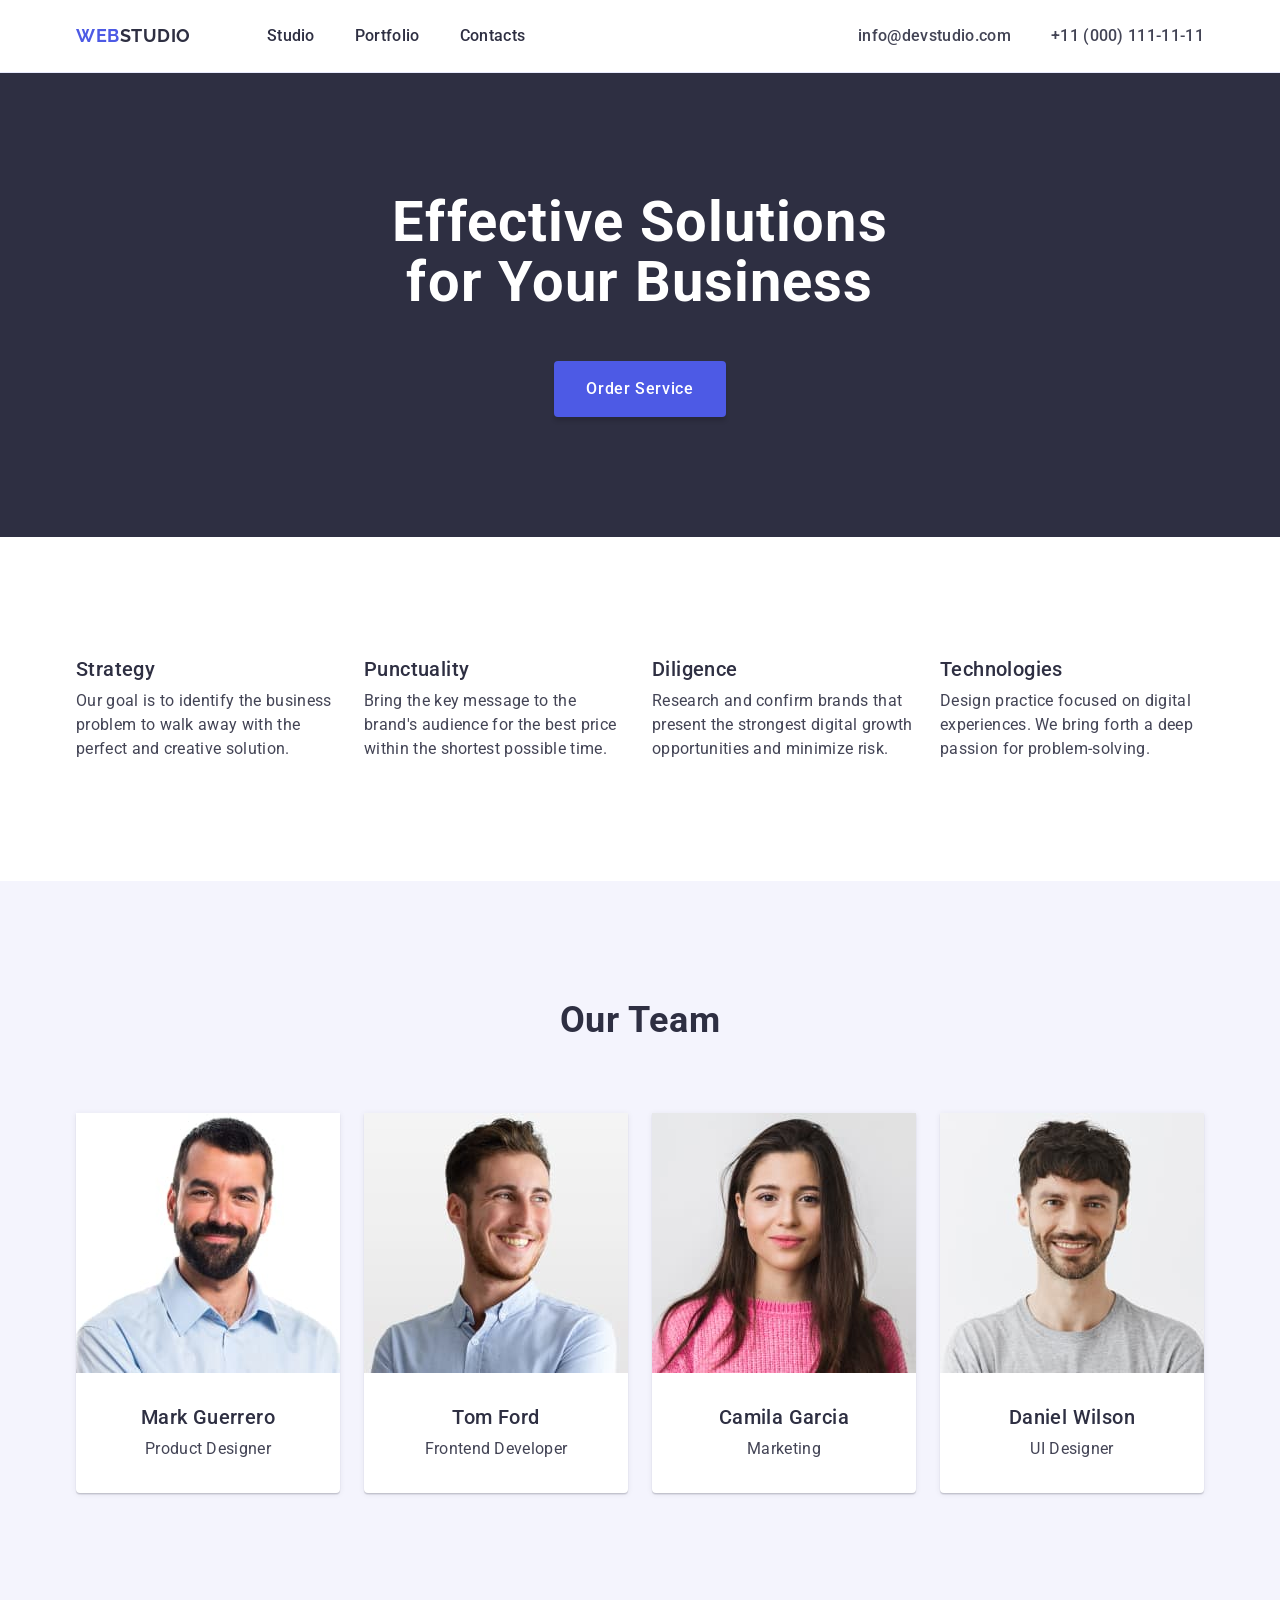
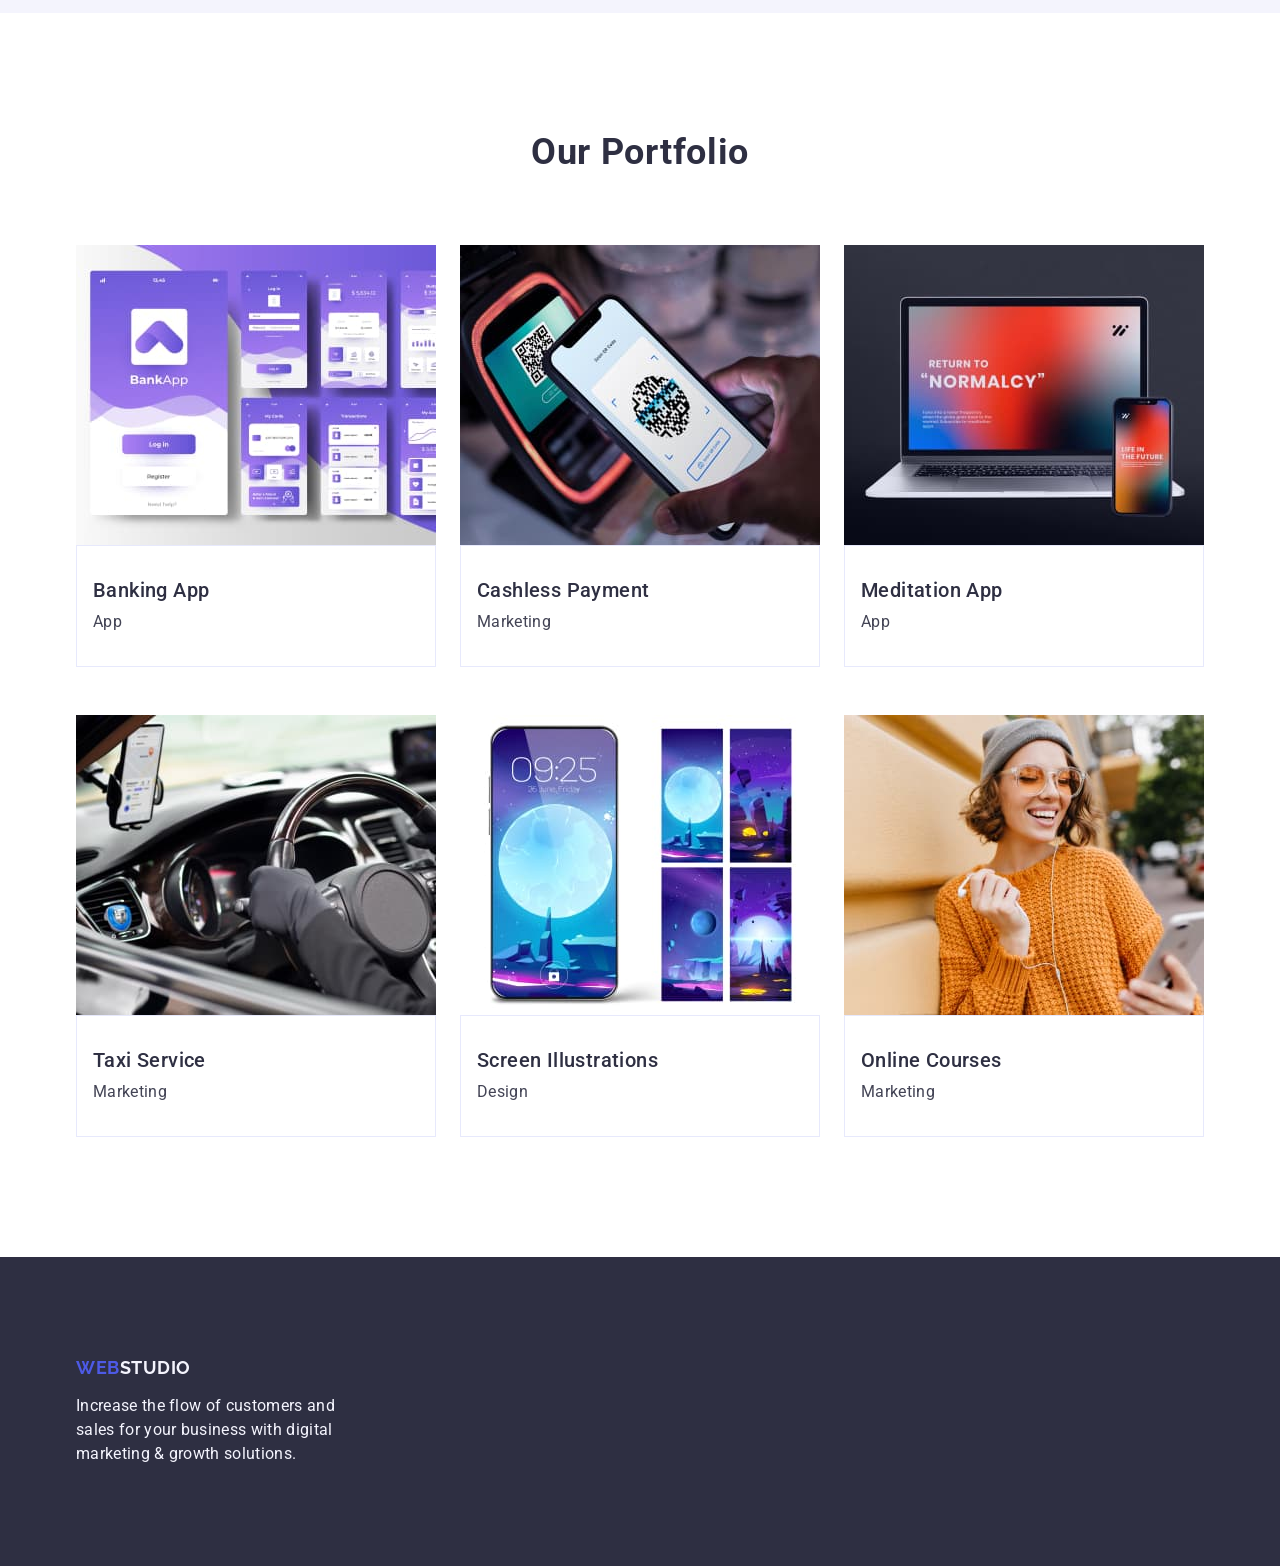
==== commit 248d3c1d: "Add corrections" ====
--- a/index.html
+++ b/index.html
@@ -47,15 +47,17 @@
 
     <main>
       <section class="section hero">
-        <div class="hero-content">
-          <h1 class="hero-title">Effective Solutions for Your Business</h1>
-          <button class="btn" type="button">Order Service</button>
+        <div class="container">
+          <div class="hero-content">
+            <h1 class="hero-title">Effective Solutions for Your Business</h1>
+            <button class="btn" type="button">Order Service</button>
+          </div>
         </div>
       </section>
 
       <section class="section">
         <div class="container">
-          <h2 class="section-title" hidden>Our benefits</h2>
+          <h2 class="section-title visually-hidden">Our benefits</h2>
 
           <ul class="list benefits-list">
             <li class="benefits-list-item">
--- a/css/styles.css
+++ b/css/styles.css
@@ -23,7 +23,9 @@
 h4,
 h5,
 h6,
-p {
+p,
+ul,
+ol {
   margin-top: 0;
   margin-bottom: 0;
 }
@@ -47,7 +49,10 @@
   display: block;
   margin-left: auto;
   margin-right: auto;
-
+  min-width: 169px;
+  height: 56px;
+
+  border: none;
   border-radius: 4px;
   padding: 16px 32px;
   box-shadow: 0 4px 4px 0 rgba(0, 0, 0, 0.15);
@@ -74,17 +79,26 @@
   padding-right: 15px;
 }
 
+.visually-hidden {
+  position: absolute;
+  width: 1px;
+  height: 1px;
+  margin: -1px;
+  border: 0;
+  padding: 0;
+  clip: rect(0 0 0 0);
+  overflow: hidden;
+}
+
 /* ---------------------------- header ----------------------------*/
 
 .header {
-  padding-top: 24px;
-  padding-bottom: 24px;
-
   border-bottom: 1px solid var(--pale-color);
 }
 
 .header .container {
   display: flex;
+  align-items: center;
 }
 
 .nav {
@@ -93,6 +107,7 @@
 }
 
 .logo {
+  margin-right: 76px;
   font-family: 'Raleway', sans-serif;
   font-size: 18px;
   font-weight: 700;
@@ -109,7 +124,6 @@
 
 .menu-list {
   display: flex;
-  margin-left: 76px;
 }
 
 .menu-list-item:not(:last-child) {
@@ -122,6 +136,8 @@
 }
 
 .menu-list-link {
+  display: block;
+  padding: 24px 0;
   font-weight: 500;
   color: var(--dark-color);
 }
@@ -158,7 +174,7 @@
 }
 
 .hero-content {
-  width: 498px;
+  max-width: 496px;
   margin-left: auto;
   margin-right: auto;
 }
@@ -228,7 +244,7 @@
 }
 
 .team-list-content {
-  padding: 32px 16px;
+  padding: 32px 0;
   text-align: center;
 }
 
@@ -245,11 +261,13 @@
 .portfolio-list {
   display: flex;
   flex-wrap: wrap;
-  gap: 24px;
+  column-gap: 24px;
+  row-gap: 48px;
 }
 
 .portfolio-list-content {
   padding: 32px 16px;
+  border: 1px solid var(--pale-color);
 }
 
 .portfolio-list-title {
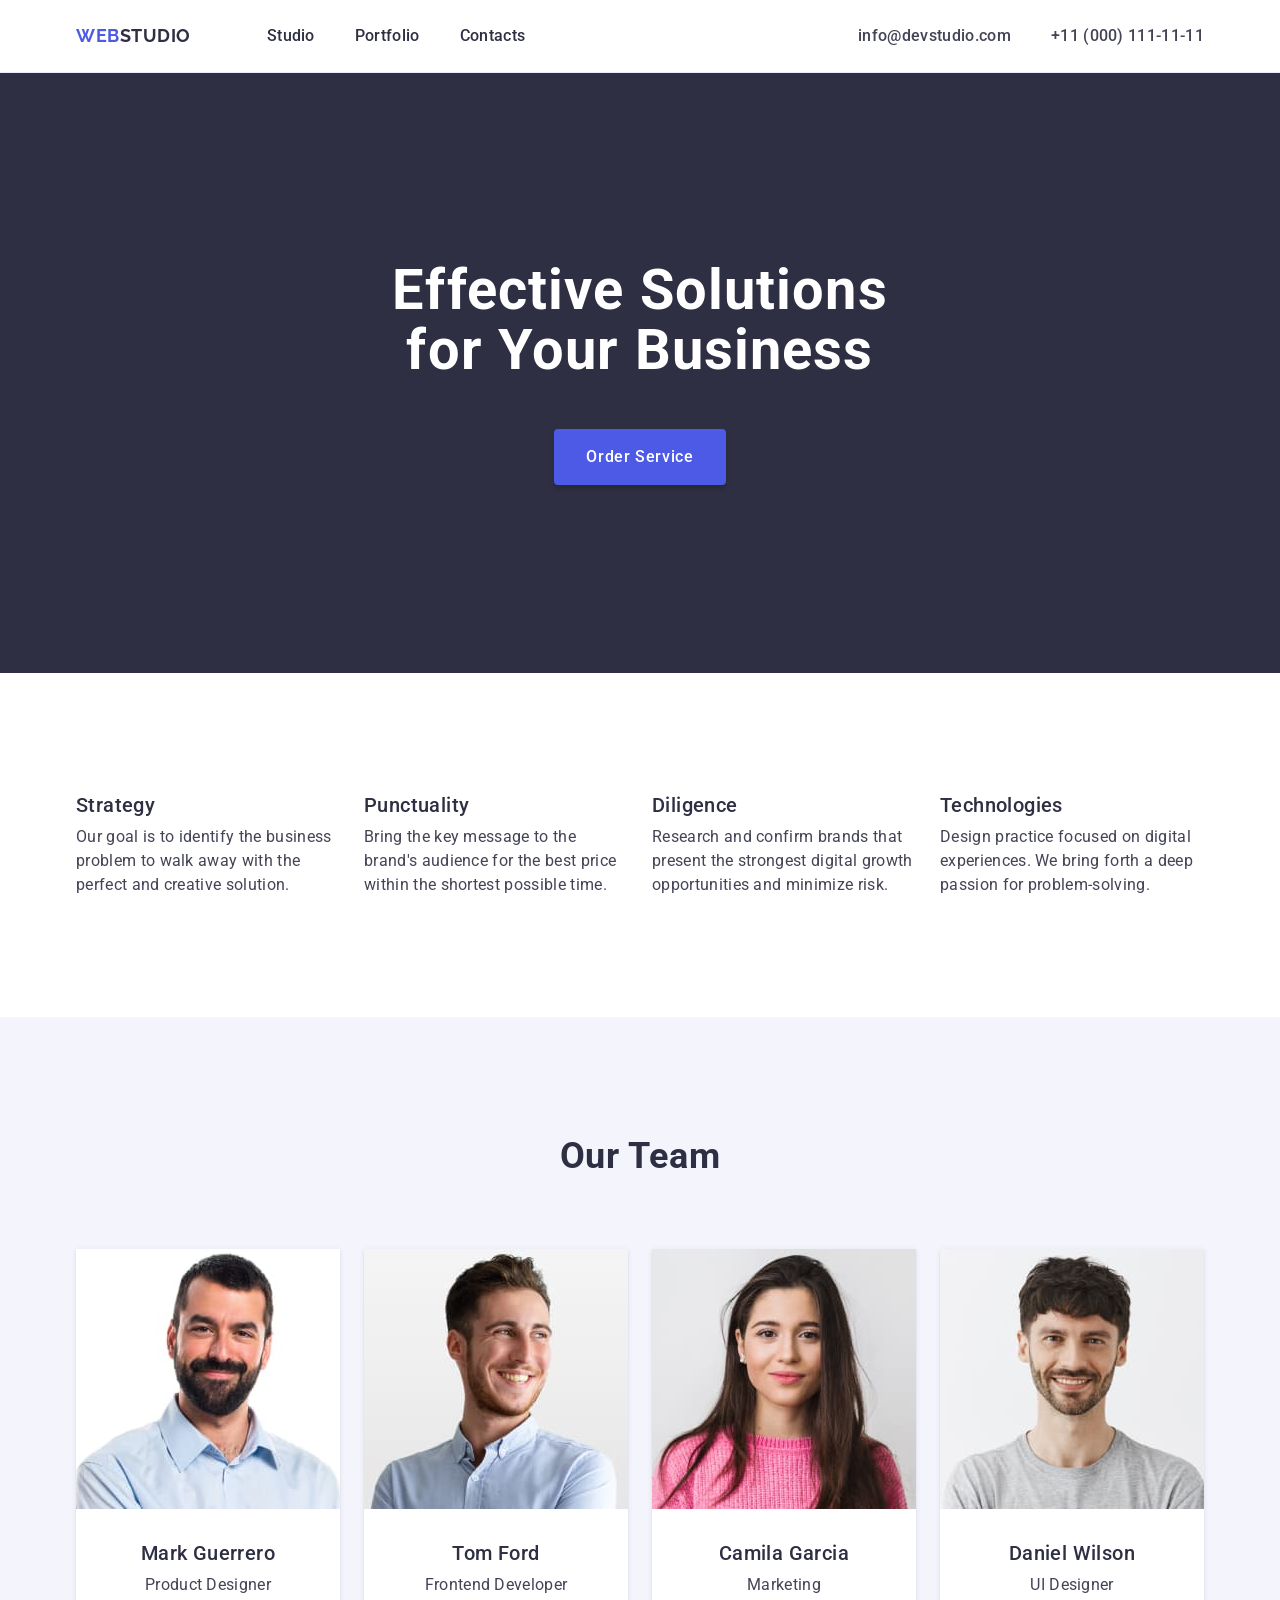
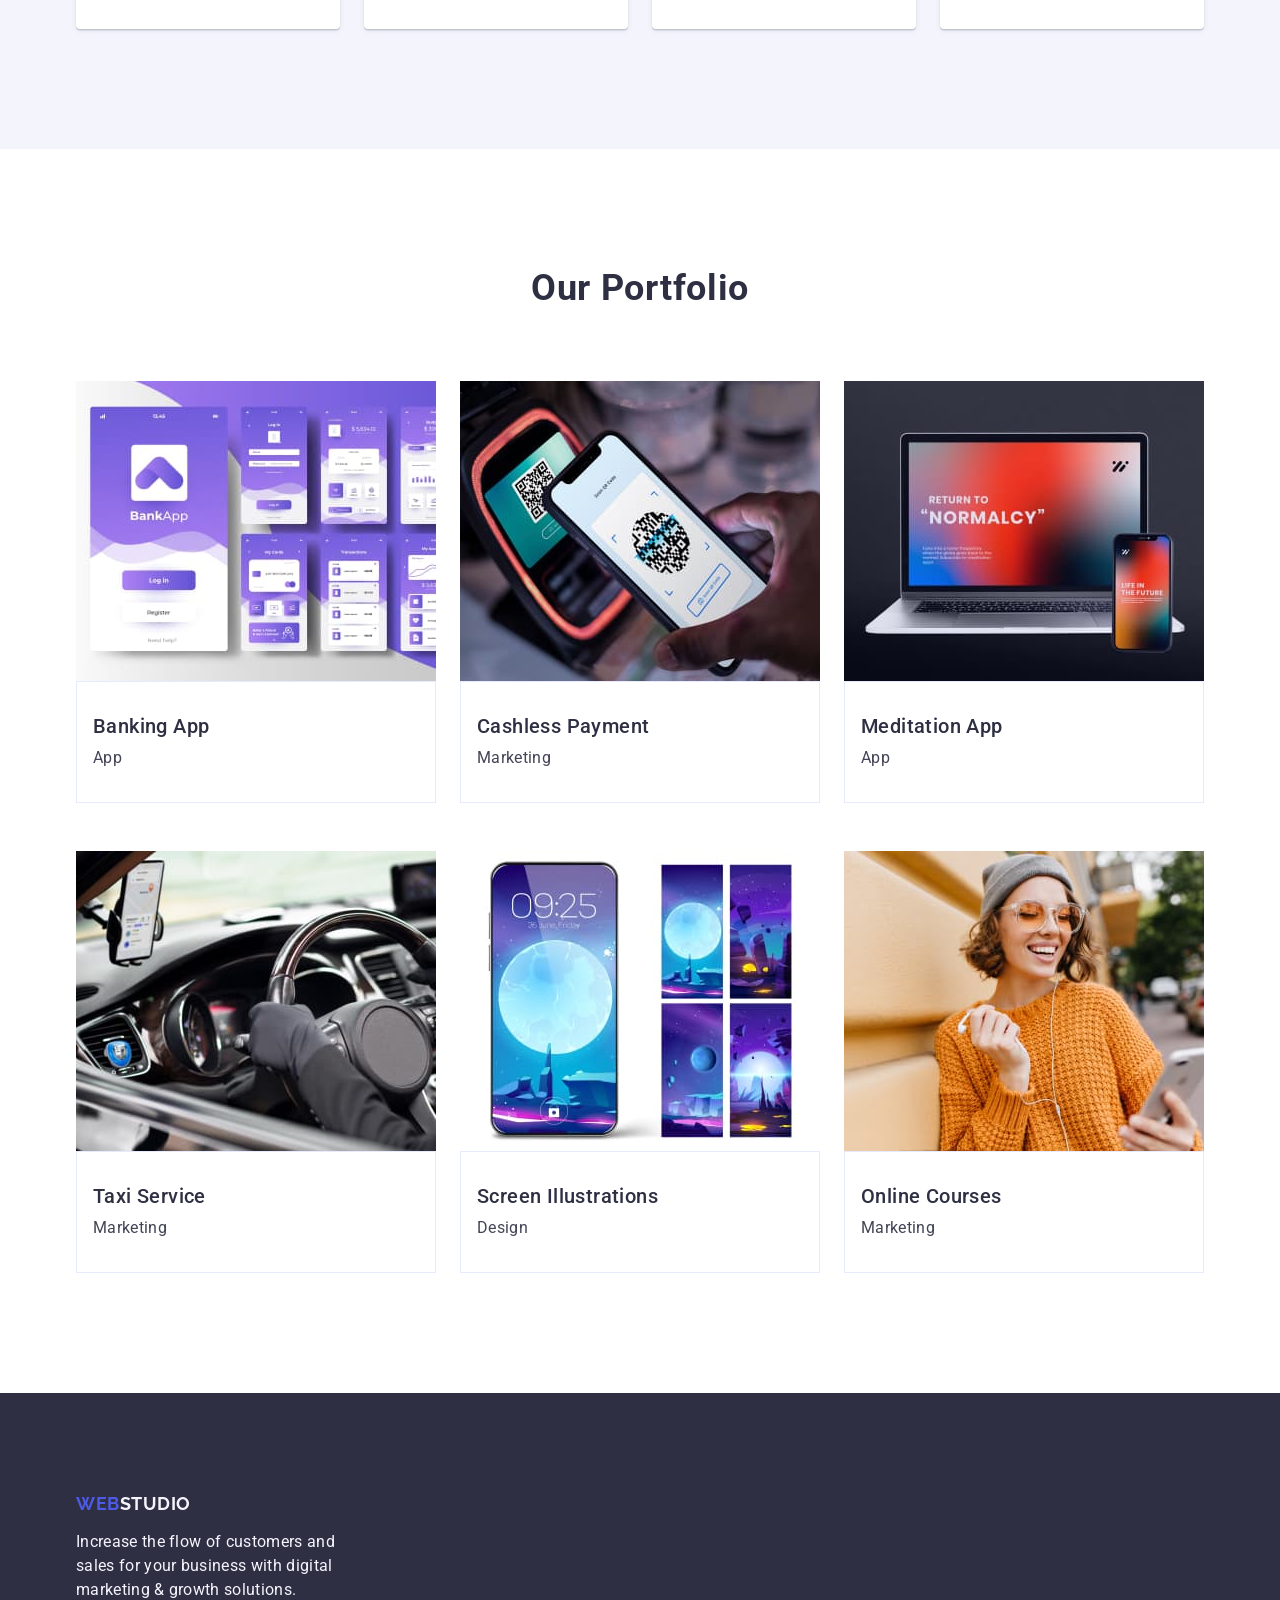
==== commit 997226c7: "Change paddings in hero" ====
--- a/index.html
+++ b/index.html
@@ -46,7 +46,7 @@
     </header>
 
     <main>
-      <section class="section hero">
+      <section class="hero">
         <div class="container">
           <div class="hero-content">
             <h1 class="hero-title">Effective Solutions for Your Business</h1>
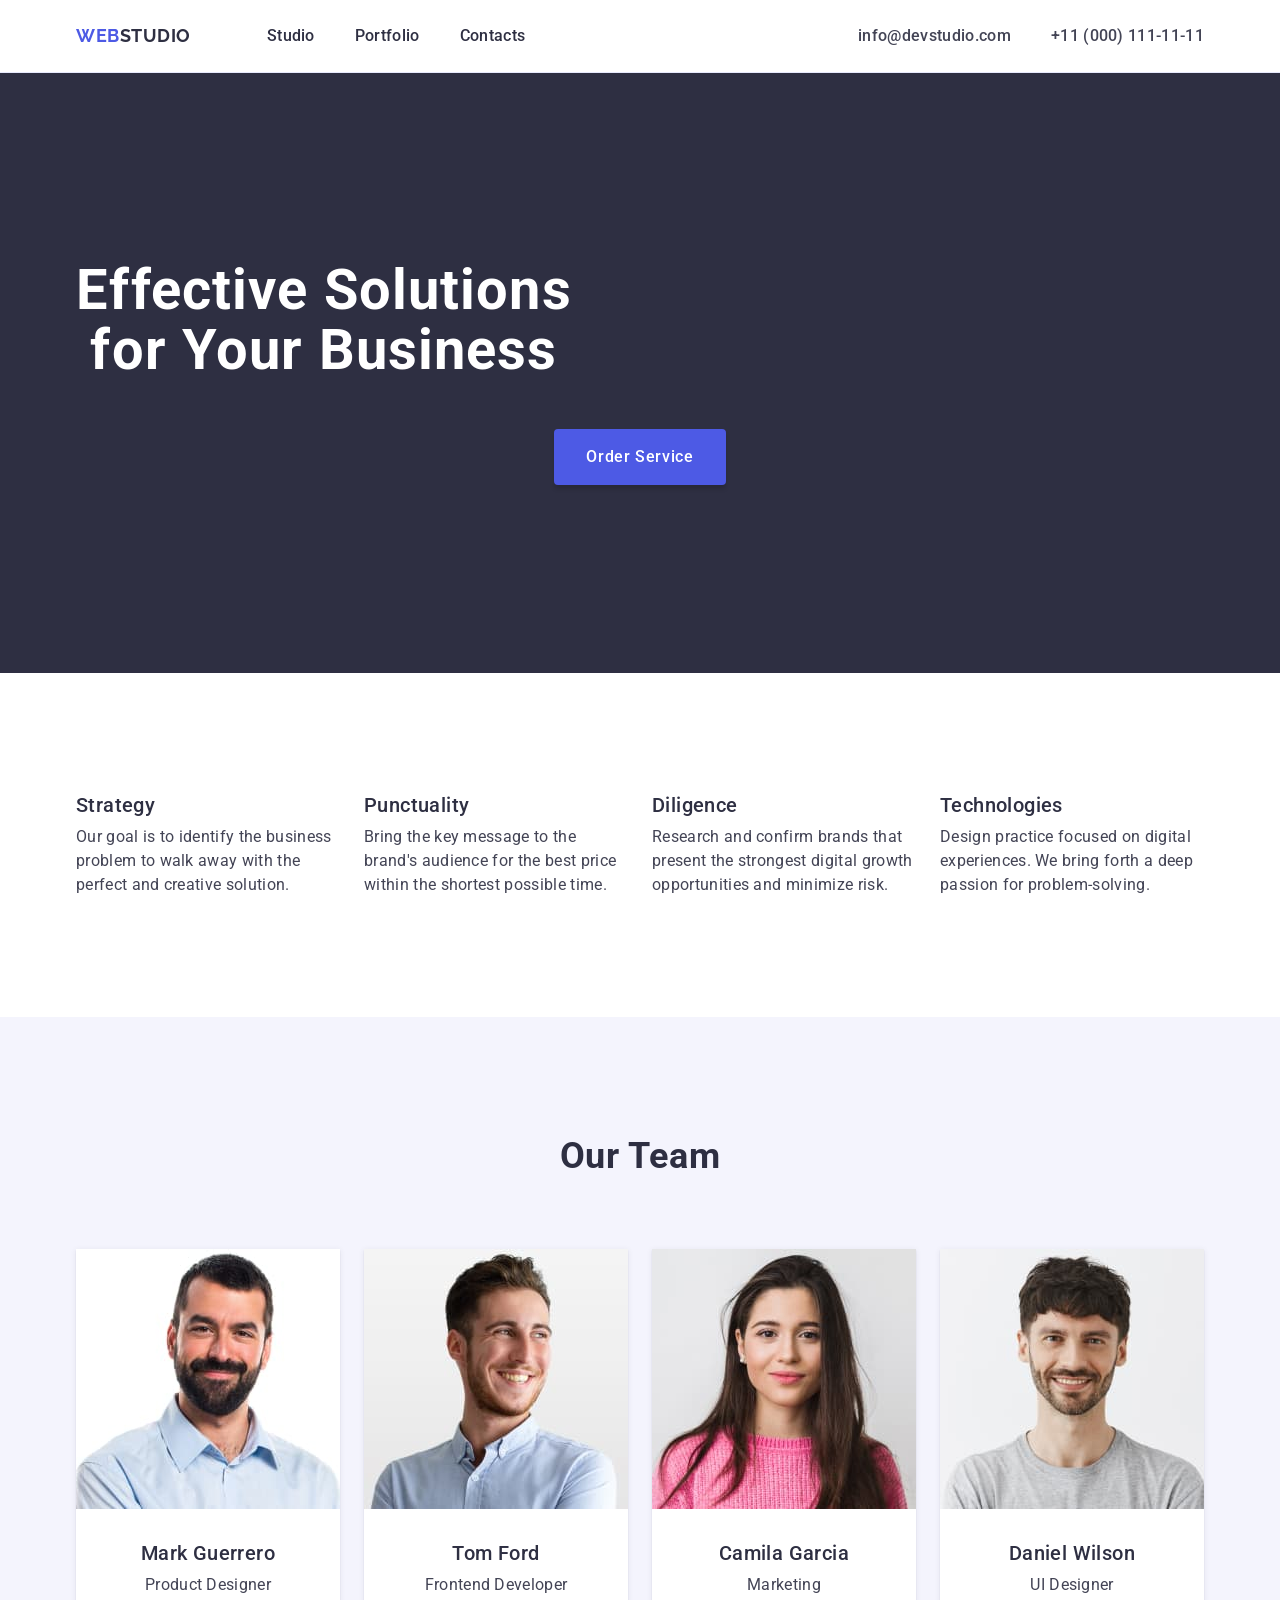
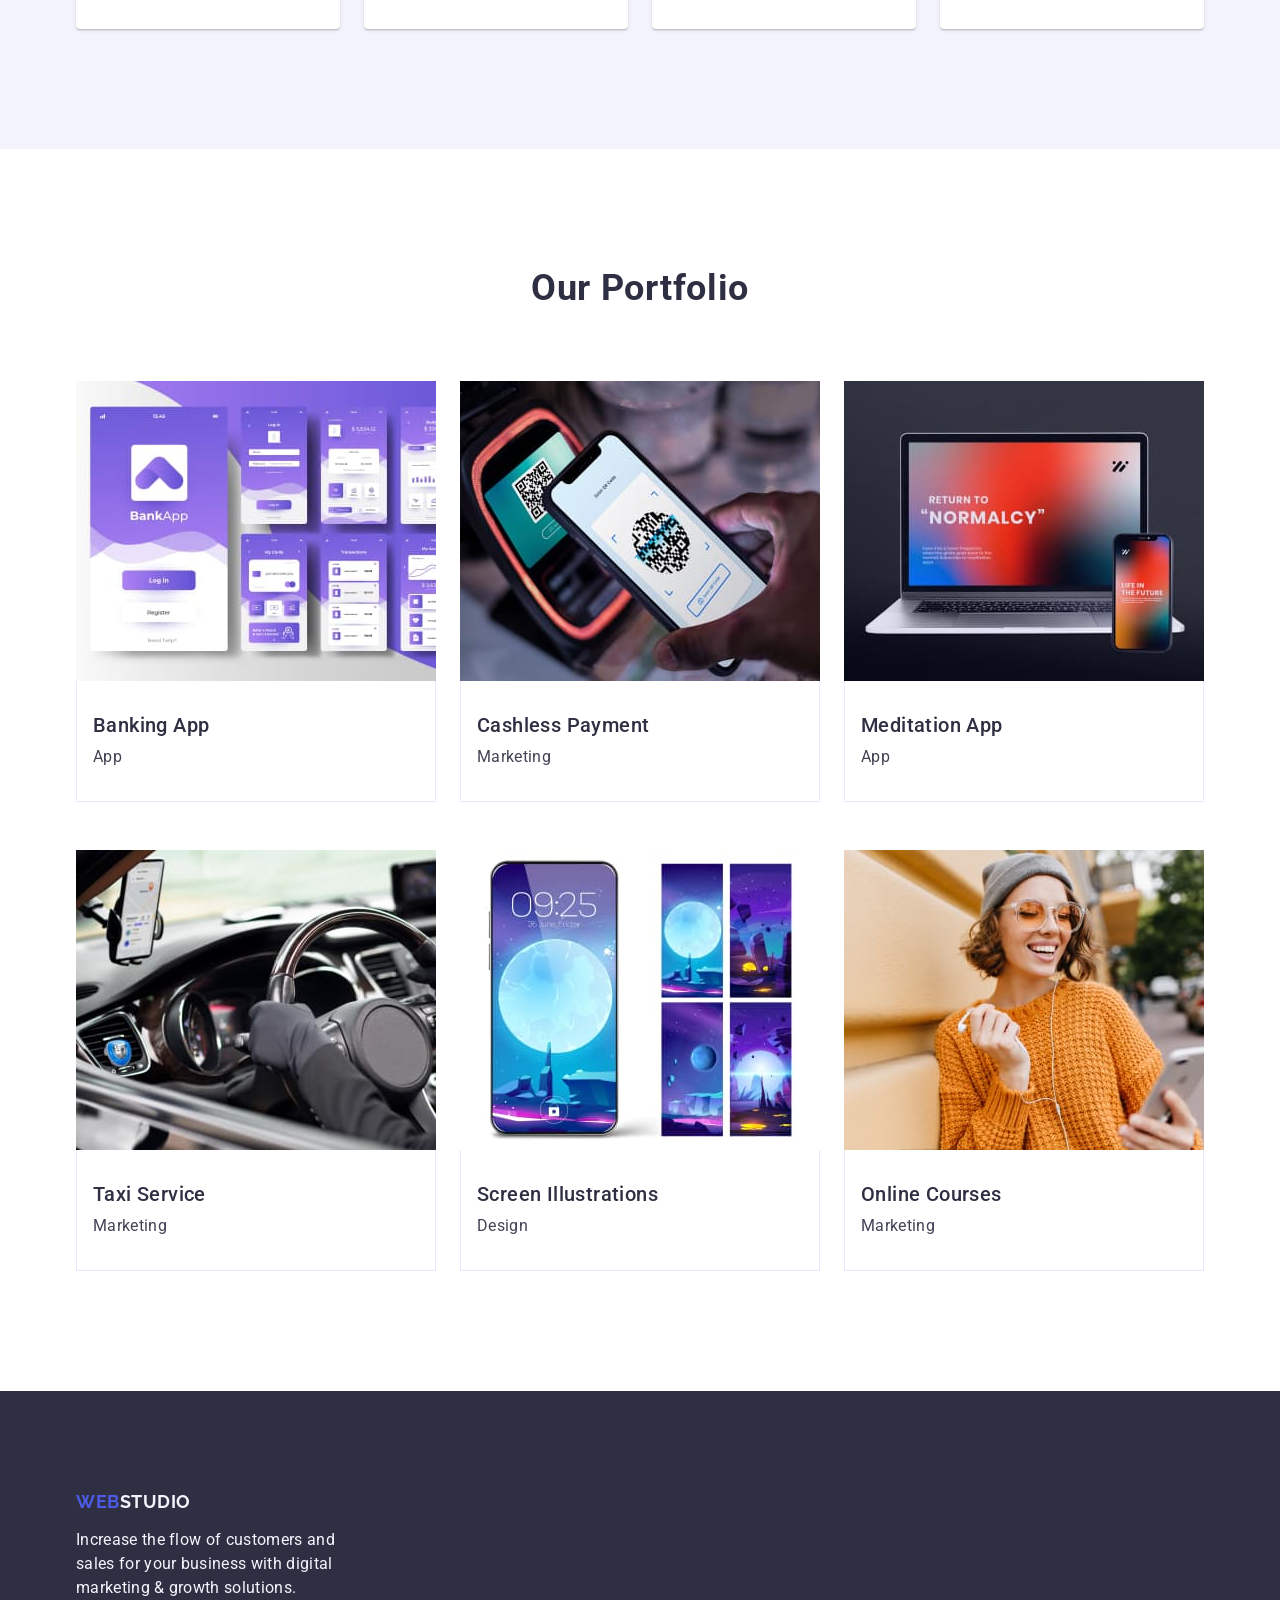
==== commit 52fb6a91: "Change structure in hero" ====
--- a/index.html
+++ b/index.html
@@ -48,10 +48,8 @@
     <main>
       <section class="hero">
         <div class="container">
-          <div class="hero-content">
-            <h1 class="hero-title">Effective Solutions for Your Business</h1>
-            <button class="btn" type="button">Order Service</button>
-          </div>
+          <h1 class="hero-title">Effective Solutions for Your Business</h1>
+          <button class="btn" type="button">Order Service</button>
         </div>
       </section>
 
--- a/css/styles.css
+++ b/css/styles.css
@@ -173,14 +173,9 @@
   background-color: var(--dark-color);
 }
 
-.hero-content {
-  max-width: 496px;
-  margin-left: auto;
-  margin-right: auto;
-}
-
 .hero-title {
   margin-bottom: 48px;
+  max-width: 496px;
   font-size: 56px;
   line-height: 1.07;
   letter-spacing: 0.02em;
@@ -268,6 +263,7 @@
 .portfolio-list-content {
   padding: 32px 16px;
   border: 1px solid var(--pale-color);
+  border-top: none;
 }
 
 .portfolio-list-title {
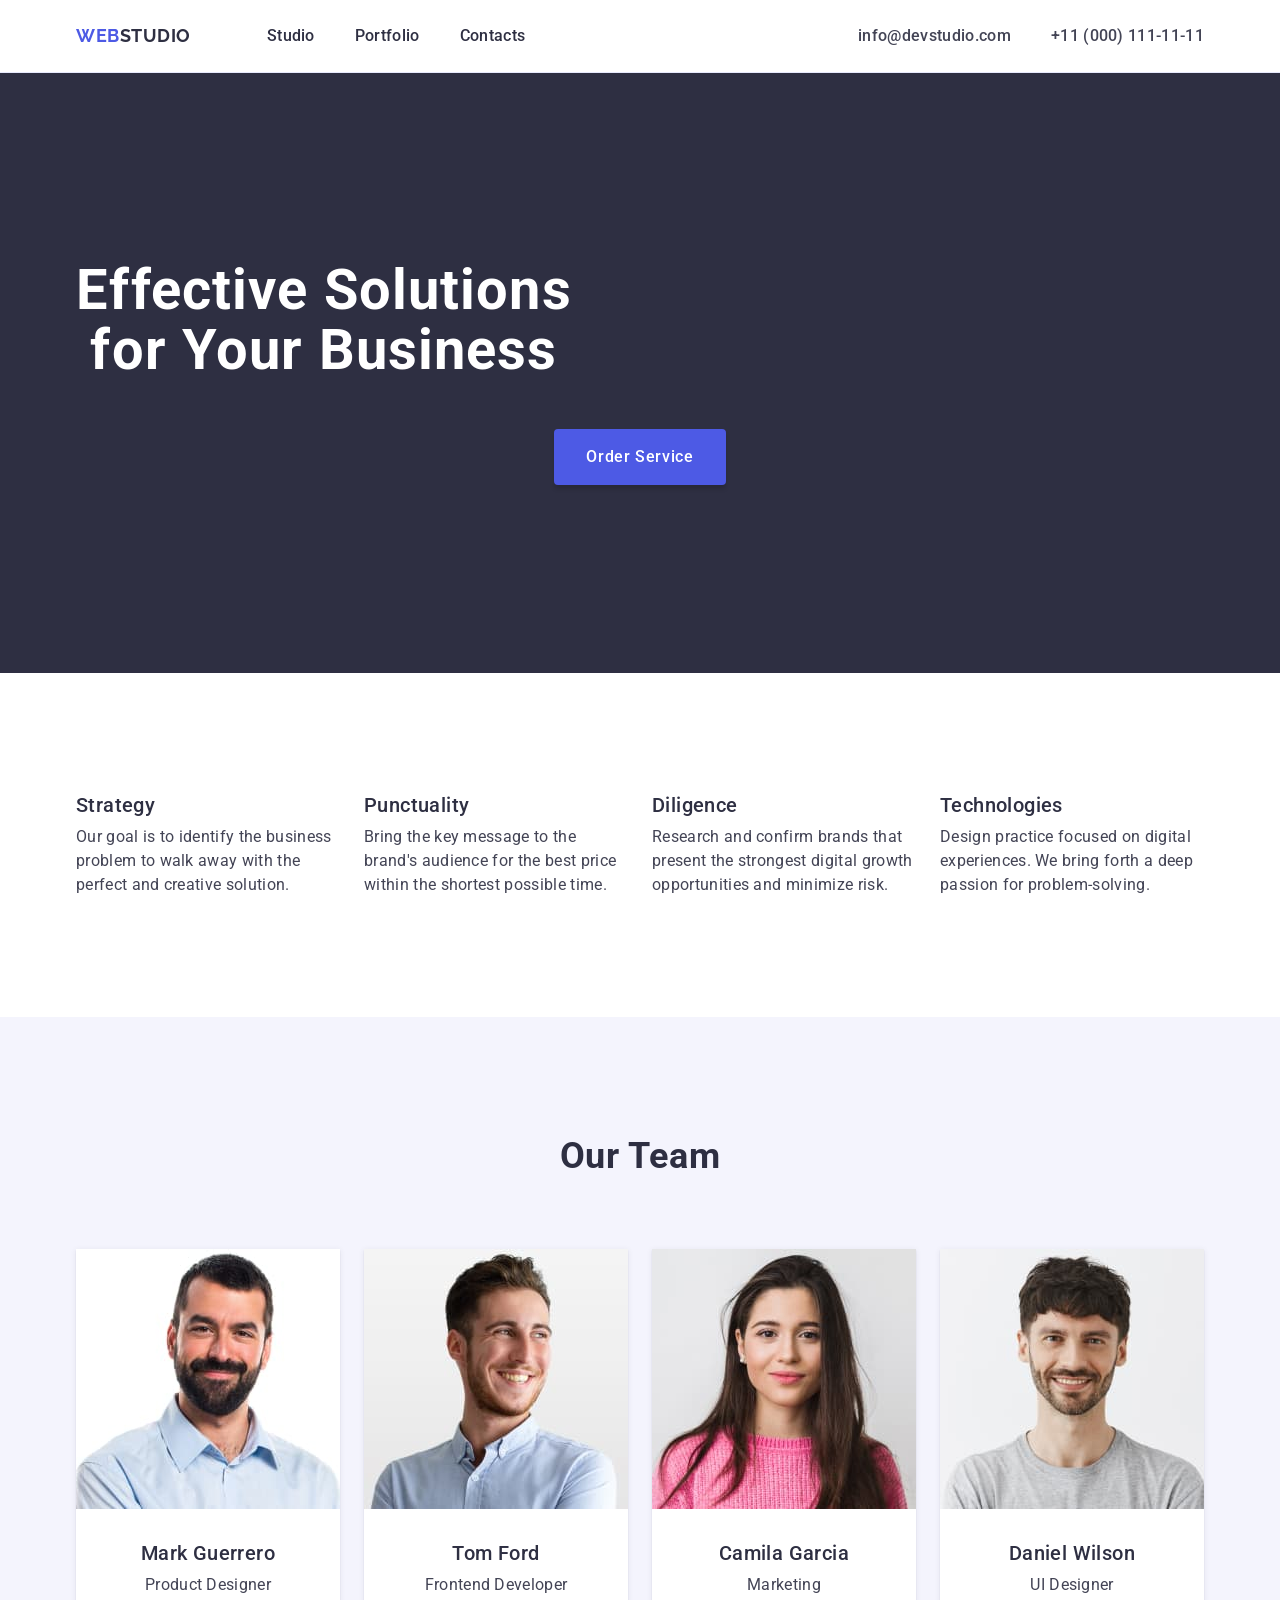
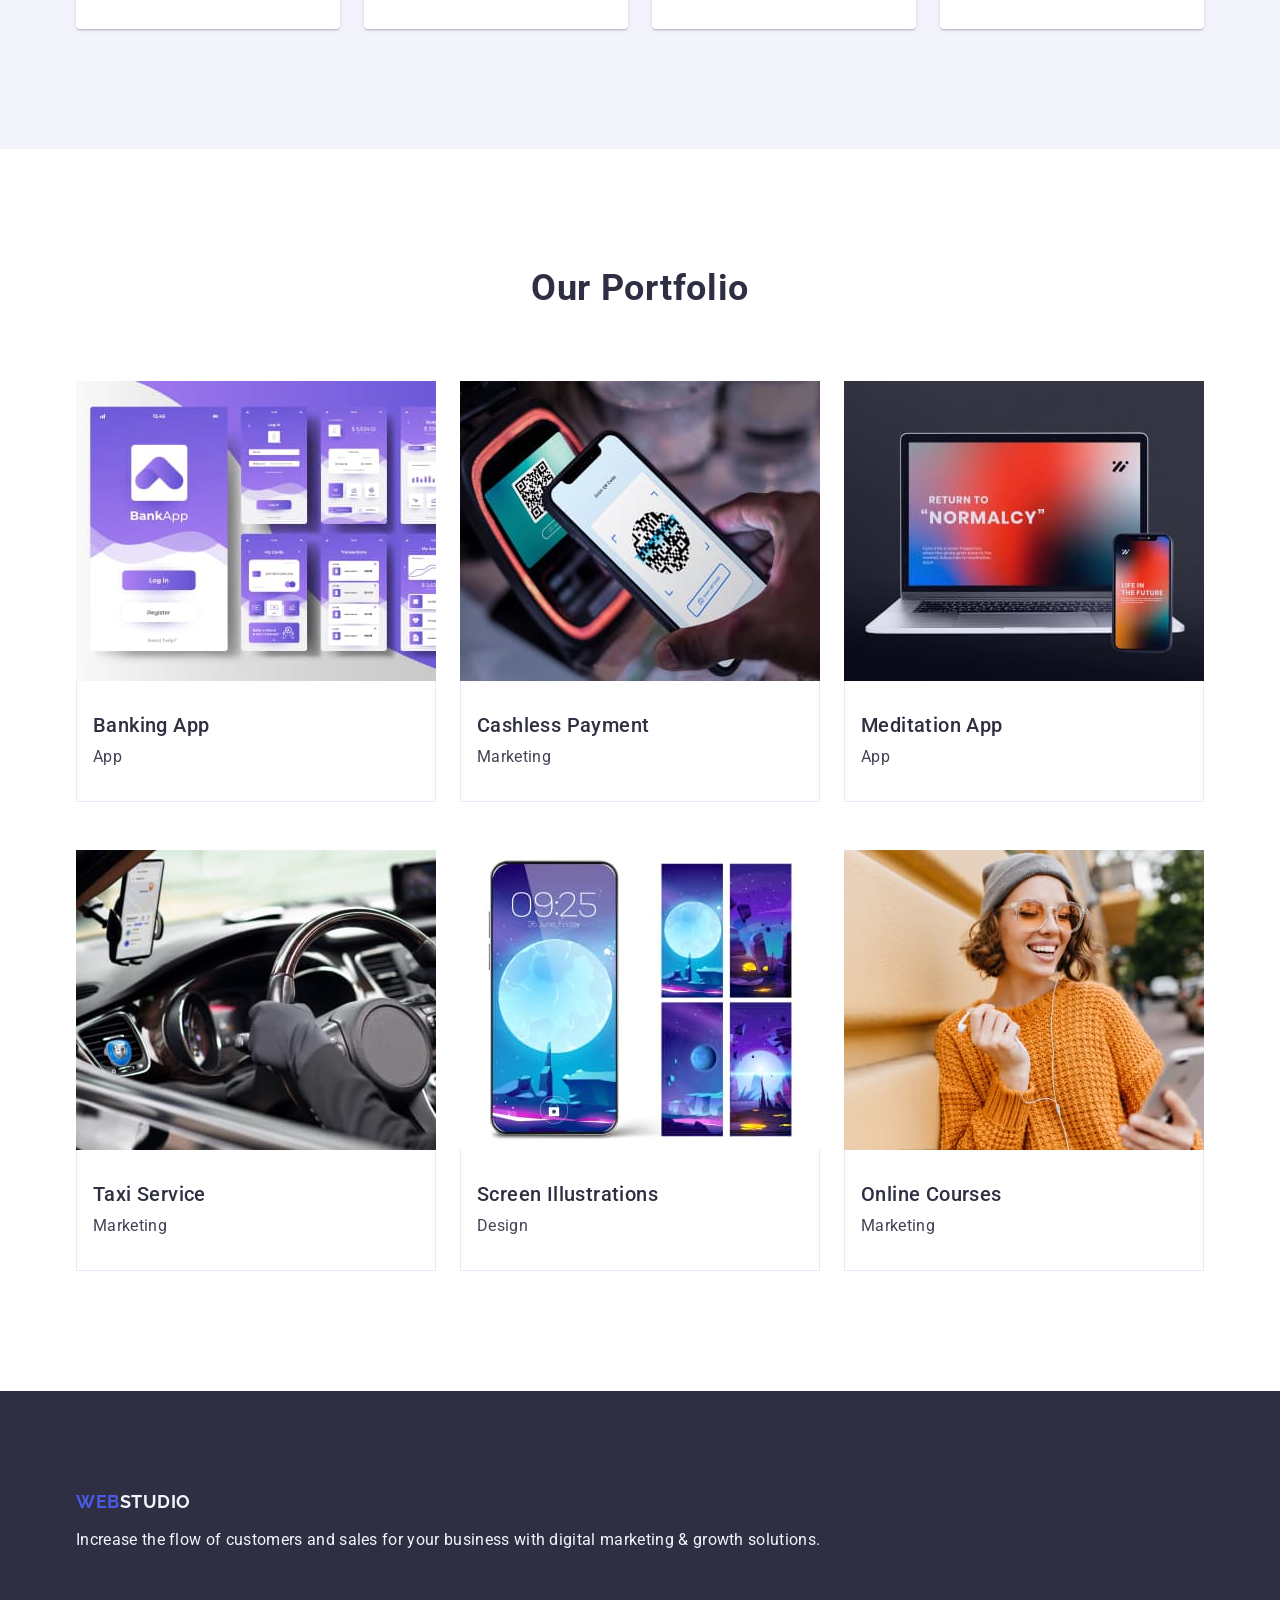
==== commit b965313c: "Change footer structure" ====
--- a/index.html
+++ b/index.html
@@ -181,12 +181,10 @@
 
     <footer class="footer">
       <div class="container">
-        <div class="footer-info">
-          <a class="link logo" href="./index.html">Web<span class="logo-accent">Studio</span></a>
-          <p class="footer-text">
-            Increase the flow of customers and sales for your business with digital marketing & growth solutions.
-          </p>
-        </div>
+        <a class="link logo" href="./index.html">Web<span class="logo-accent">Studio</span></a>
+        <p class="footer-text">
+          Increase the flow of customers and sales for your business with digital marketing & growth solutions.
+        </p>
       </div>
     </footer>
   </body>
--- a/css/styles.css
+++ b/css/styles.css
@@ -86,6 +86,9 @@
   margin: -1px;
   border: 0;
   padding: 0;
+
+  white-space: nowrap;
+  clip-path: inset(100%);
   clip: rect(0 0 0 0);
   overflow: hidden;
 }
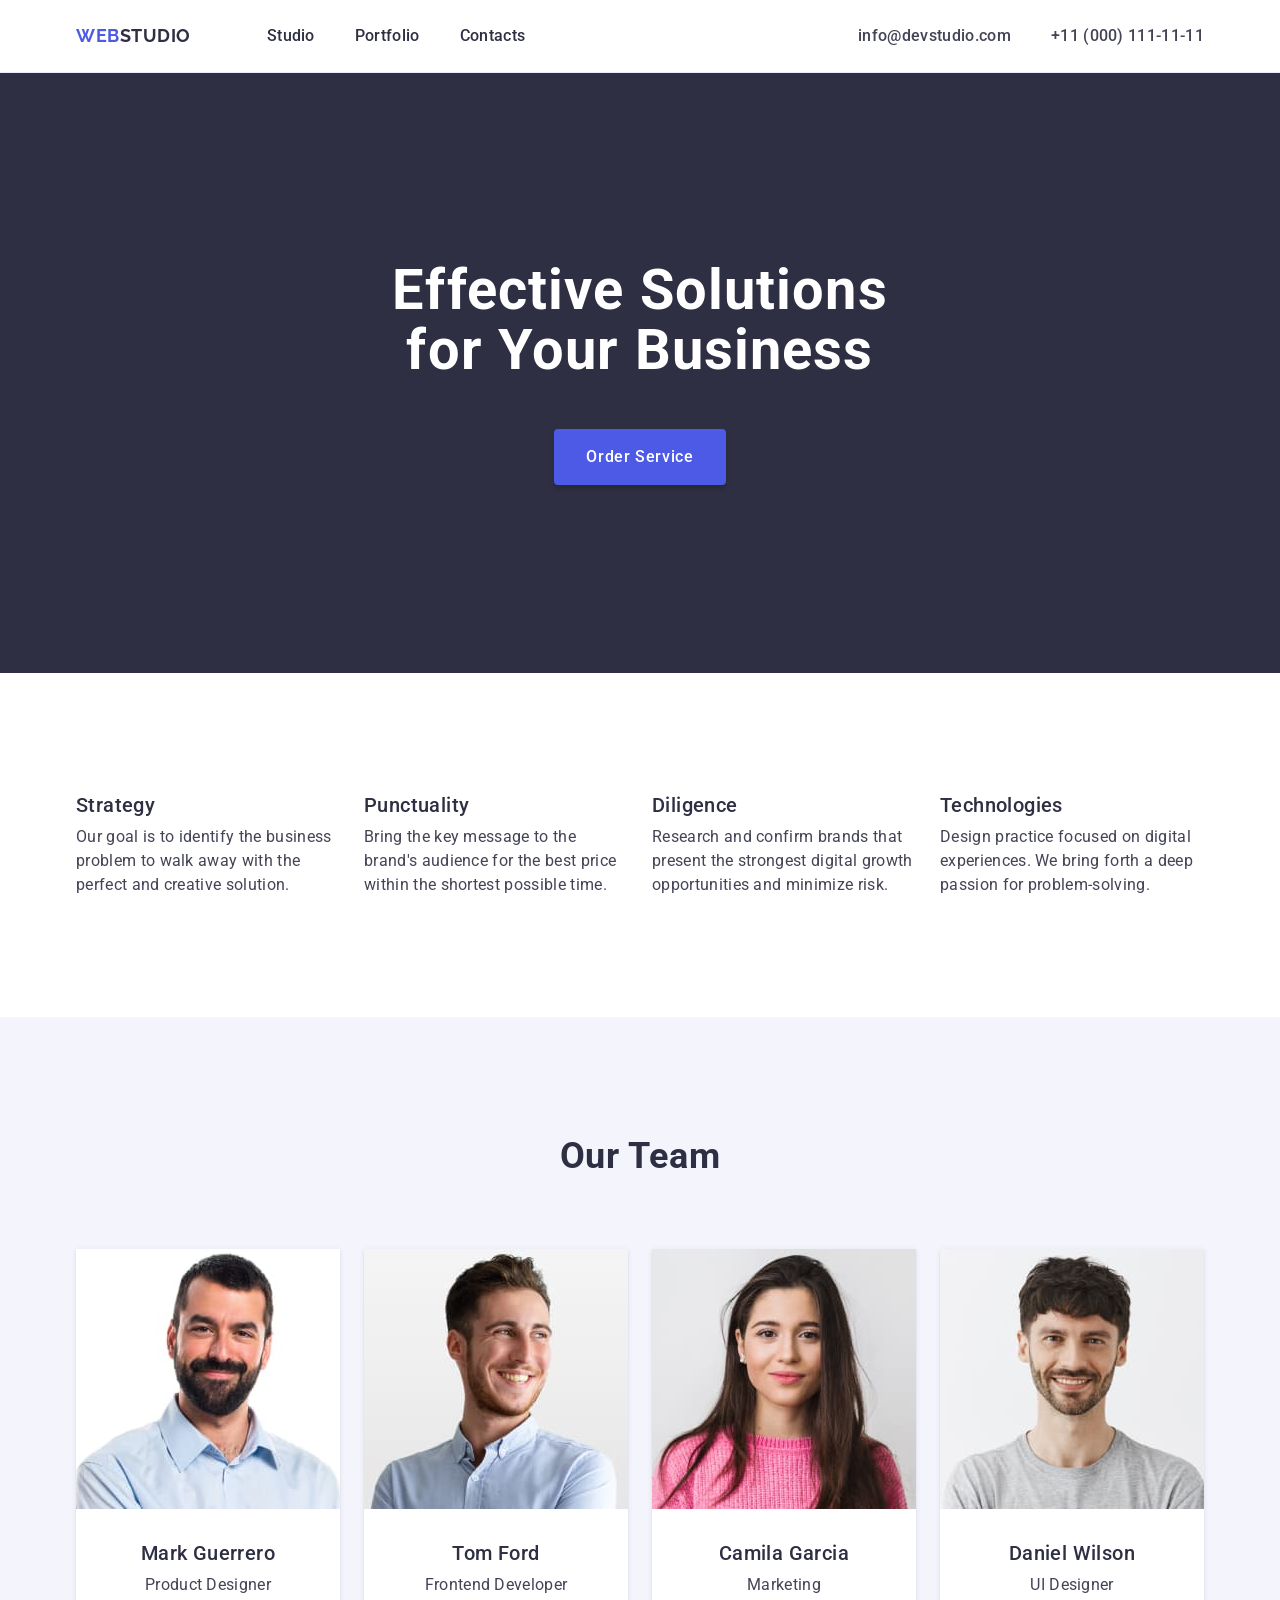
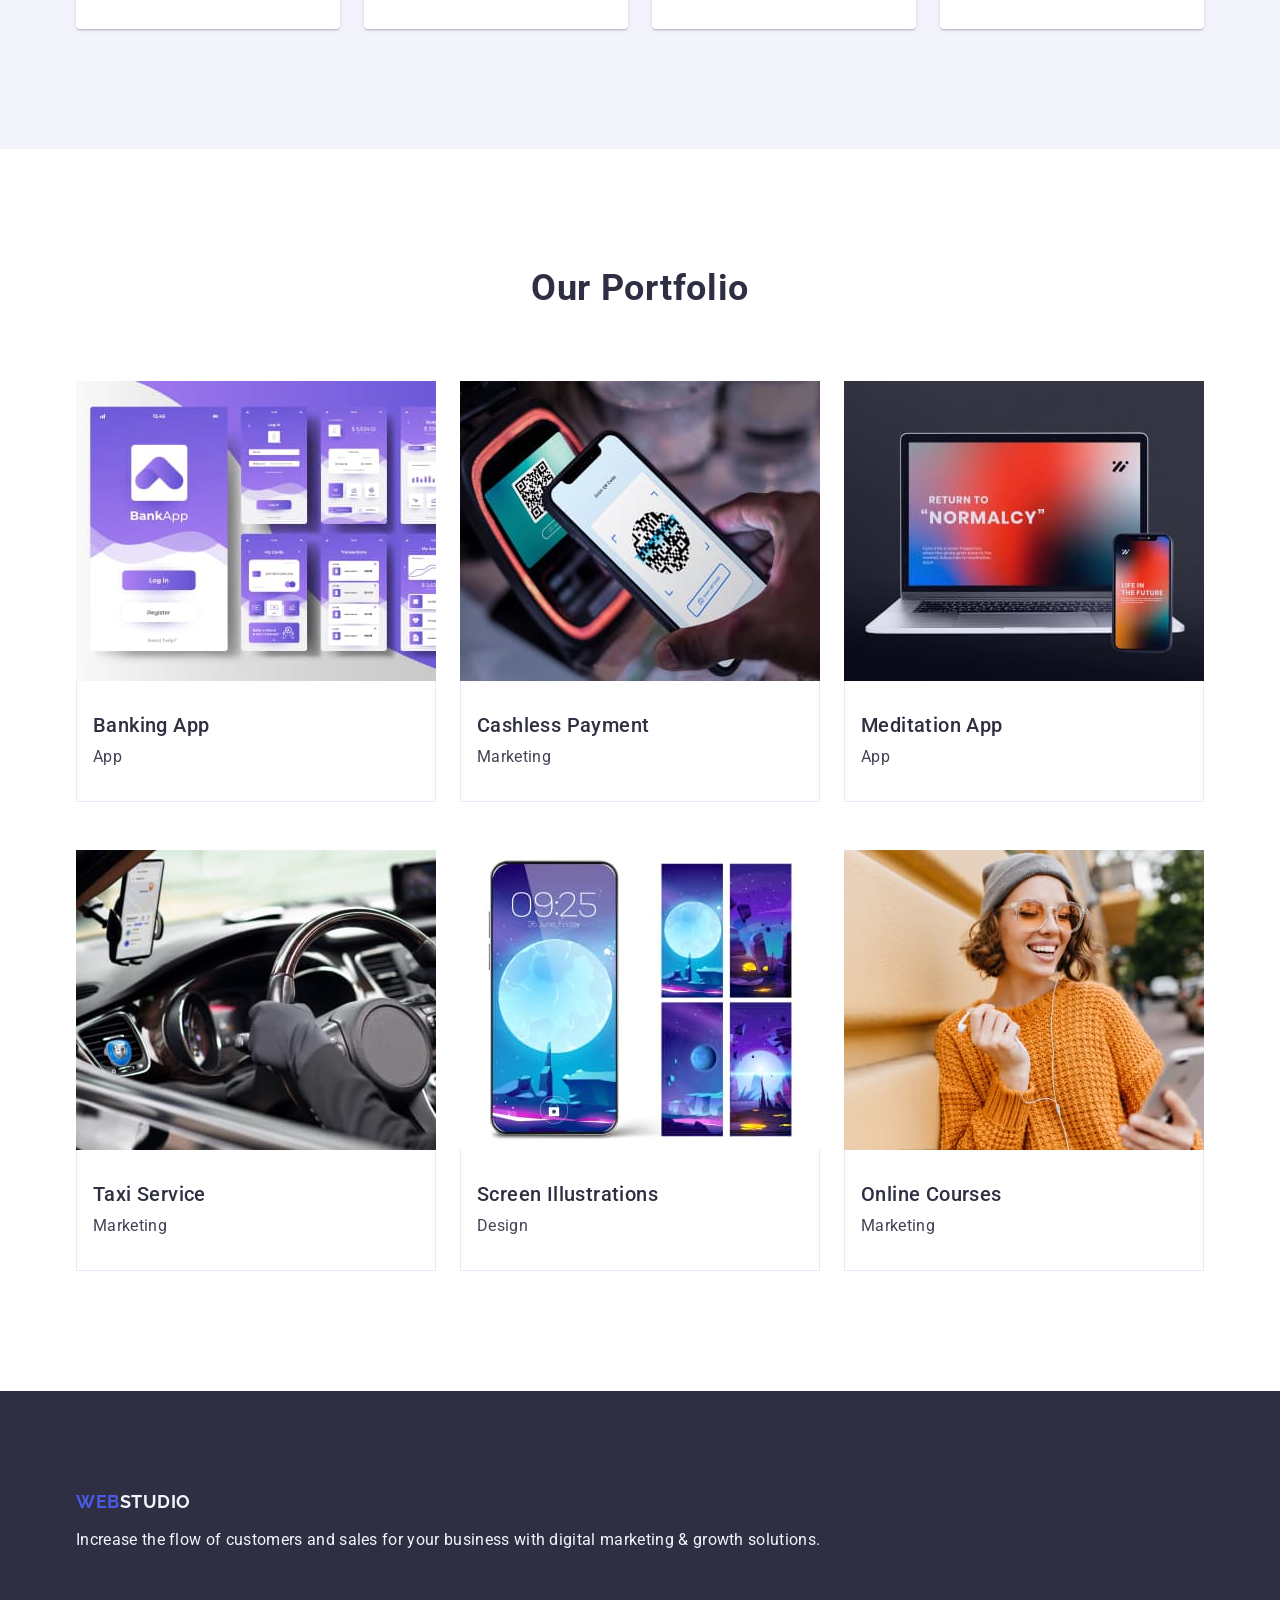
==== commit 95708ec1: "Add some corrections" ====
--- a/index.html
+++ b/index.html
@@ -55,7 +55,7 @@
 
       <section class="section">
         <div class="container">
-          <h2 class="section-title visually-hidden">Our benefits</h2>
+          <h2 class="visually-hidden">Our benefits</h2>
 
           <ul class="list benefits-list">
             <li class="benefits-list-item">
--- a/css/styles.css
+++ b/css/styles.css
@@ -177,6 +177,8 @@
 }
 
 .hero-title {
+  margin-left: auto;
+  margin-right: auto;
   margin-bottom: 48px;
   max-width: 496px;
   font-size: 56px;
@@ -292,7 +294,7 @@
 }
 
 .footer .logo {
-  display: block;
+  display: inline-block;
   margin-bottom: 16px;
 }
 
